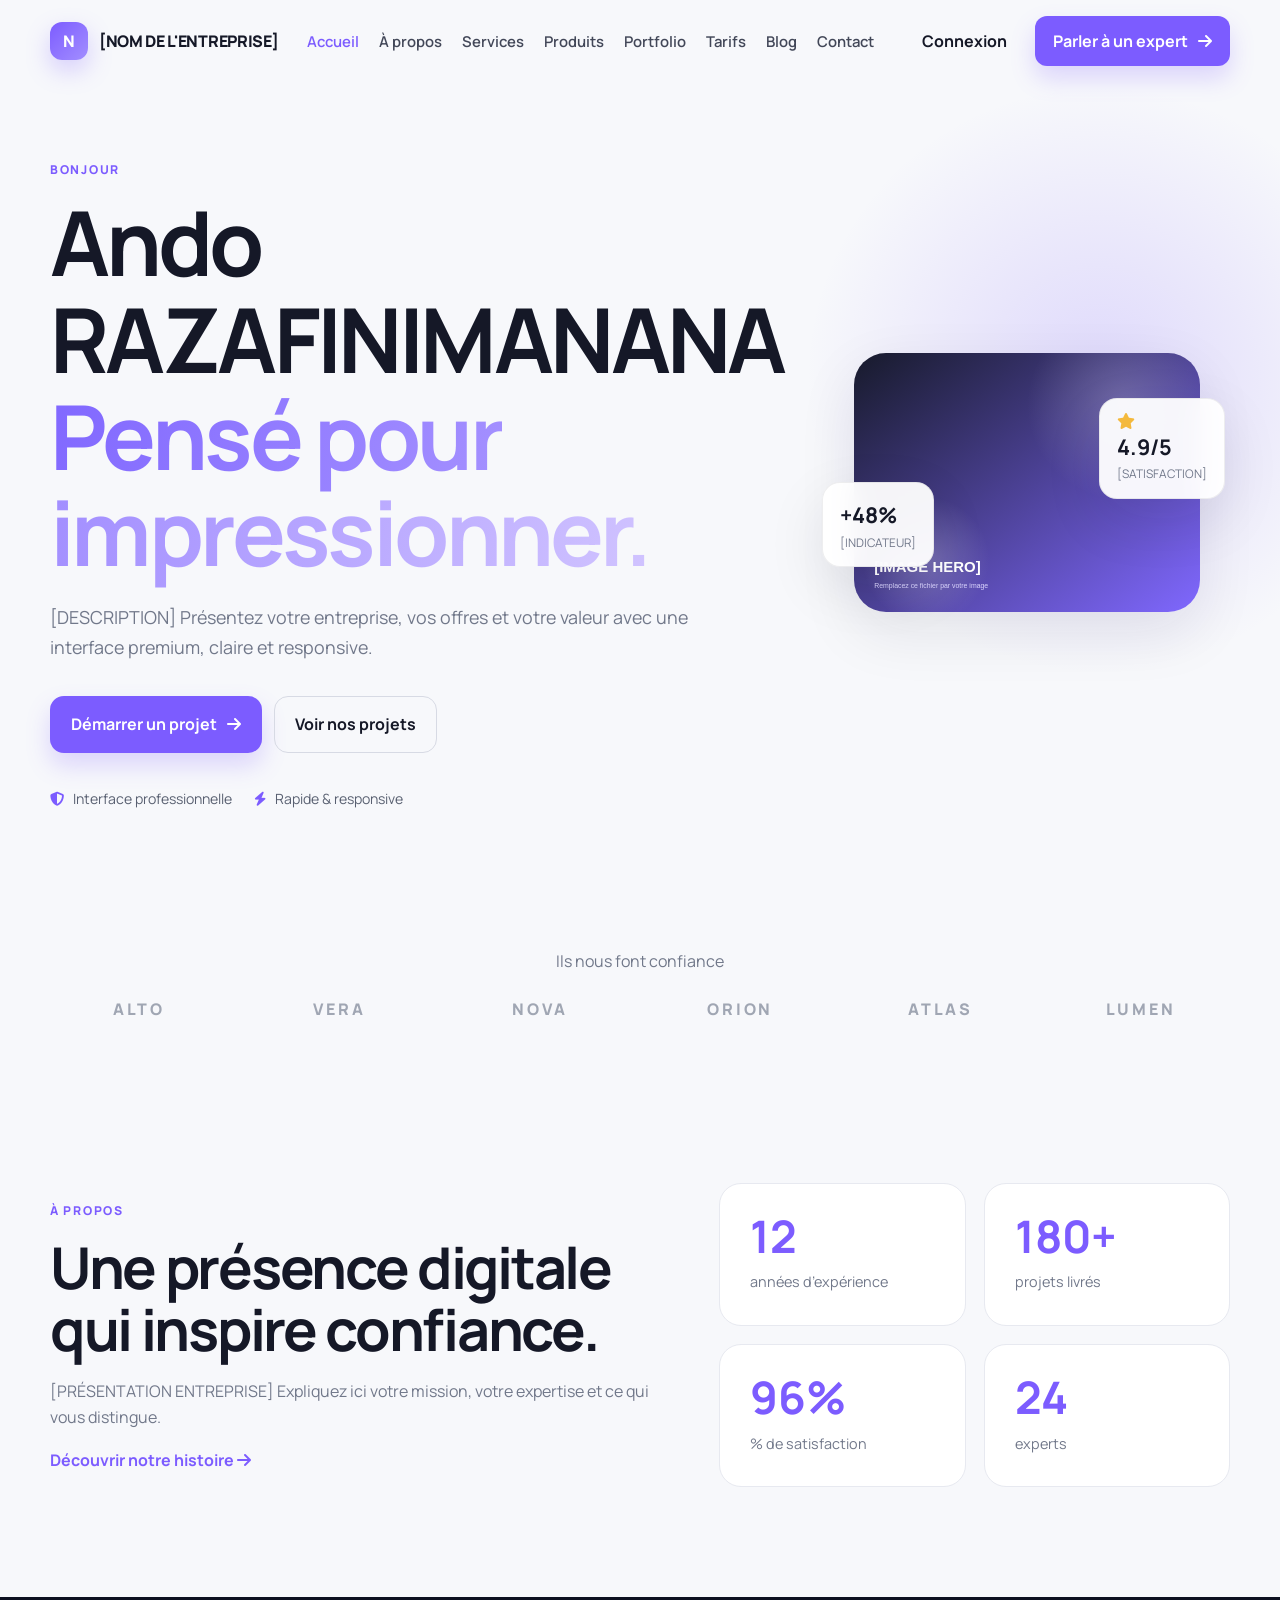
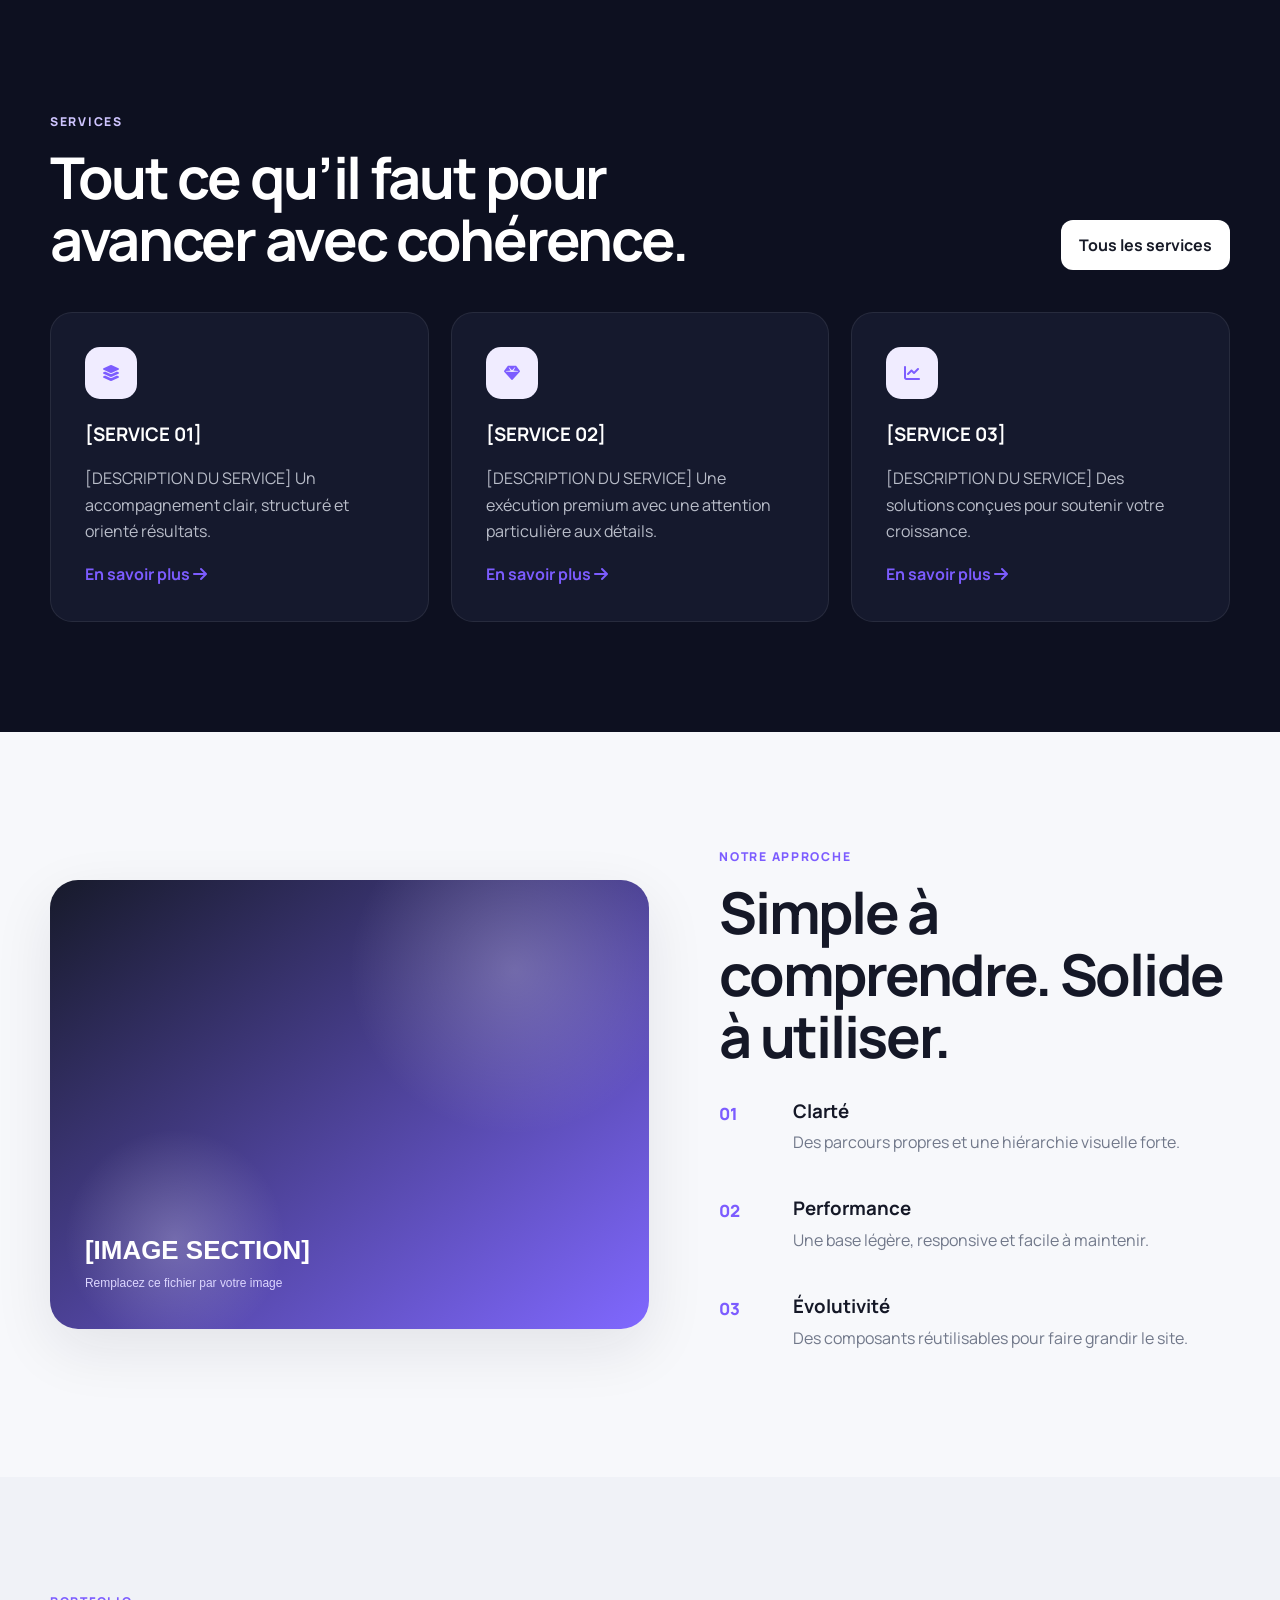
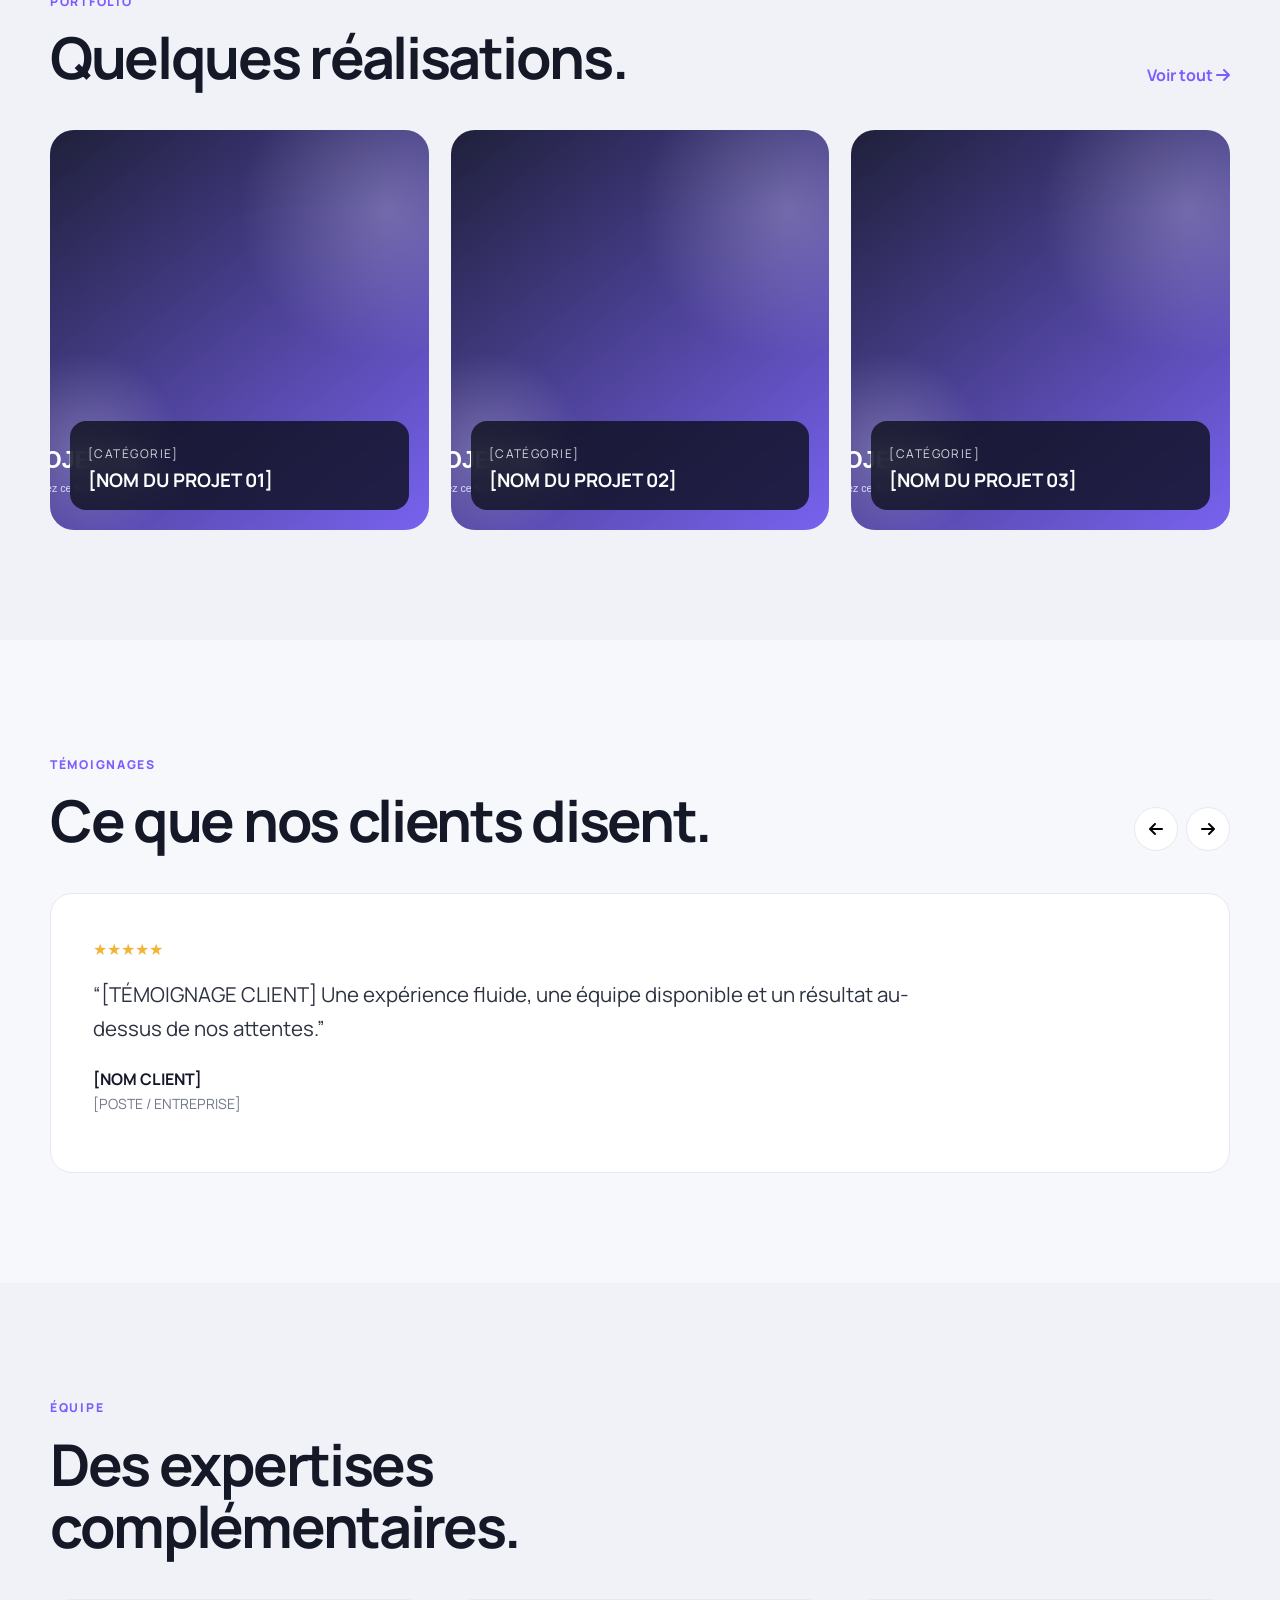
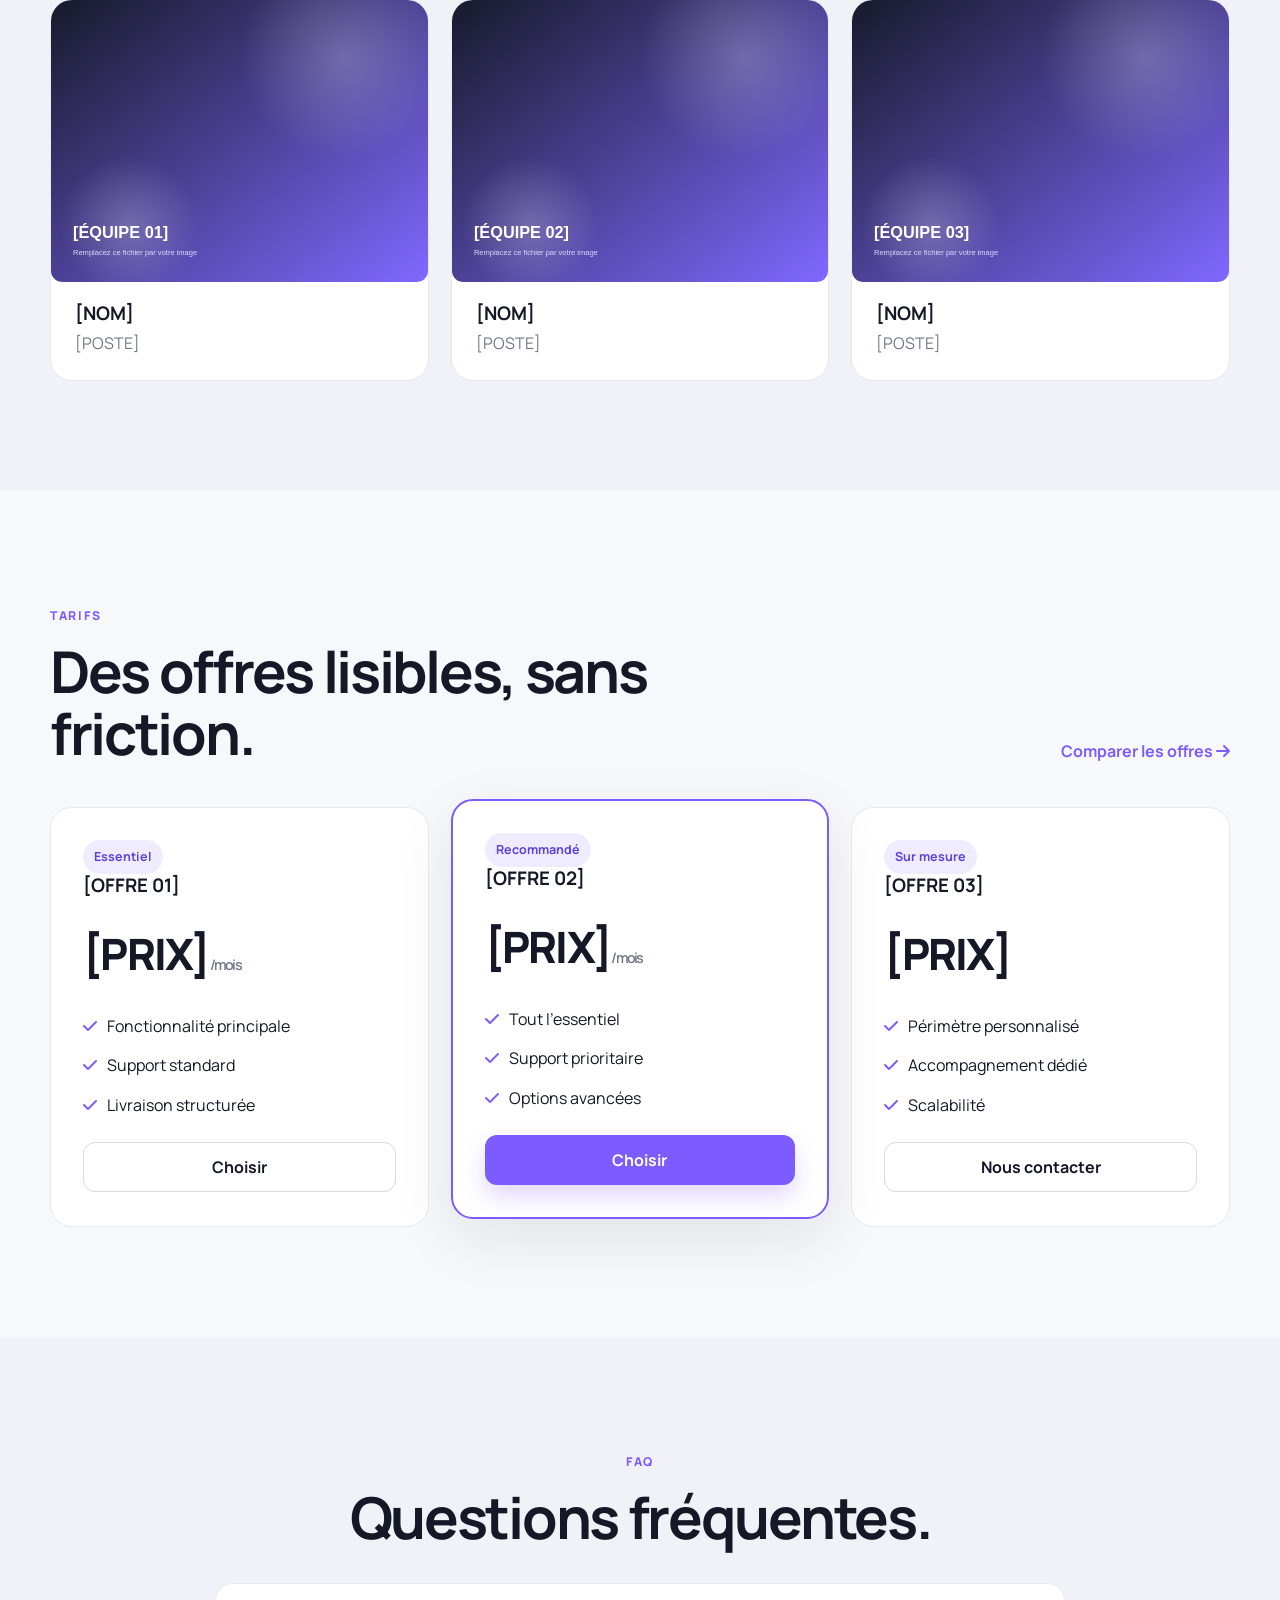
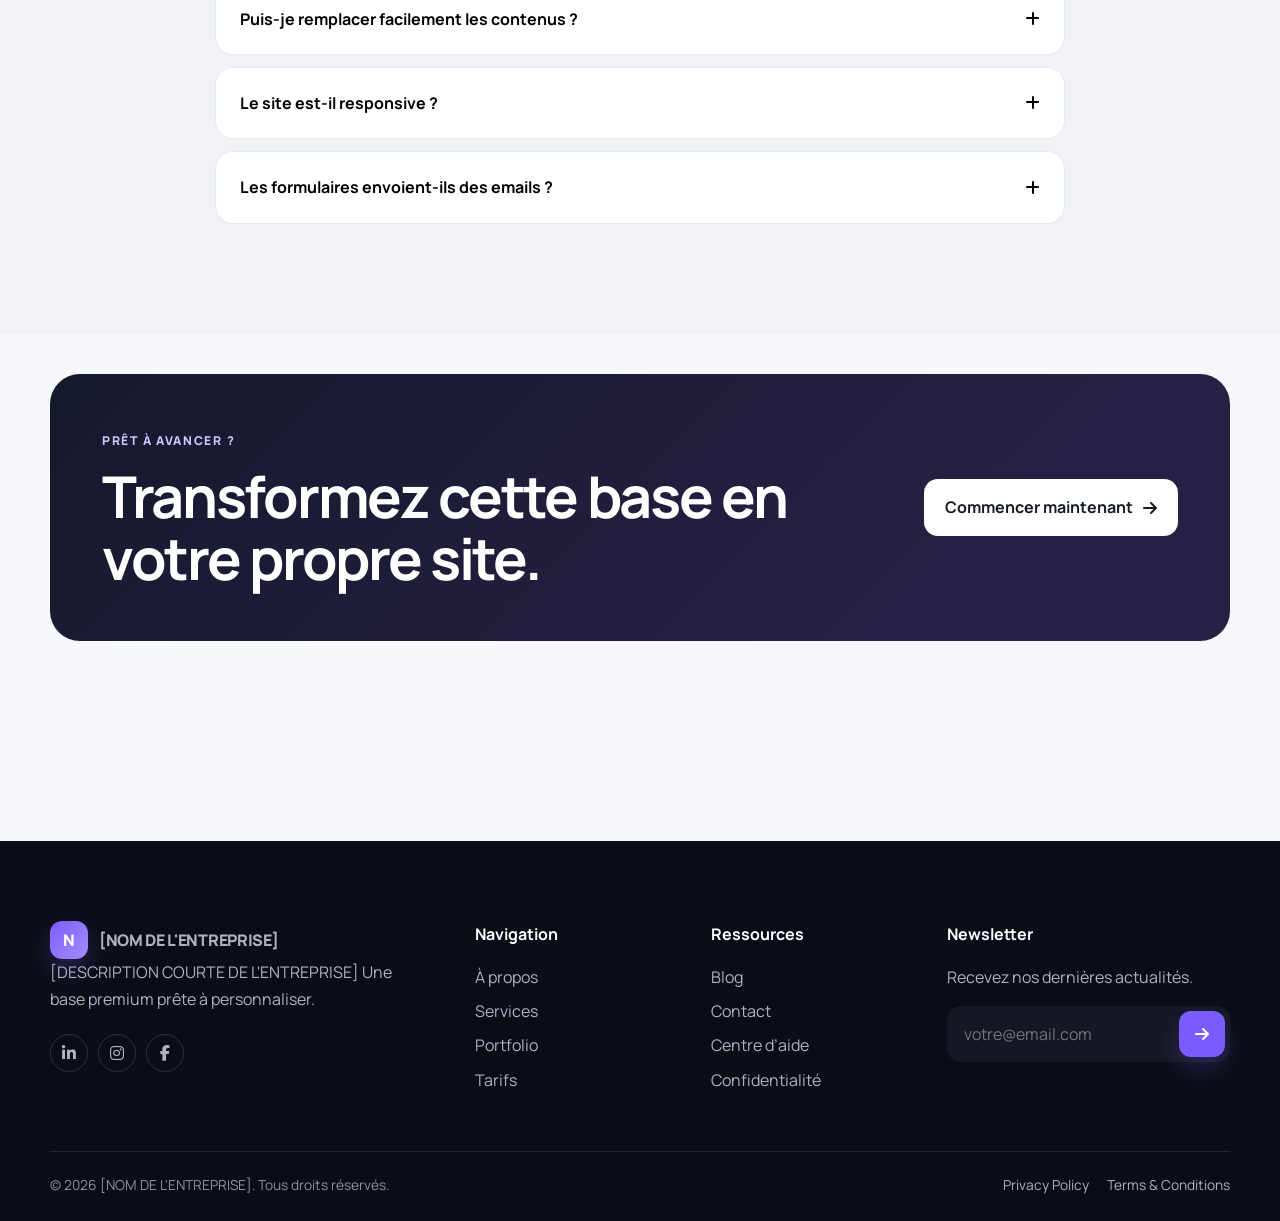
==== index.html @ c4fd9edd "premier comit" ====
<!doctype html><html lang="fr"><head><meta charset="utf-8"><meta name="viewport" content="width=device-width, initial-scale=1"><title>Accueil | [NOM DE L'ENTREPRISE]</title><meta name="description" content="Accueil — [NOM DE L&#x27;ENTREPRISE]"><meta property="og:title" content="Accueil | [NOM DE L'ENTREPRISE]"><meta property="og:description" content="Accueil — [NOM DE L&#x27;ENTREPRISE]"><meta property="og:type" content="website"><link rel="preconnect" href="https://fonts.googleapis.com"><link rel="preconnect" href="https://fonts.gstatic.com" crossorigin><link href="https://fonts.googleapis.com/css2?family=Manrope:wght@400;500;600;700;800&family=Playfair+Display:wght@600;700&display=swap" rel="stylesheet"><link rel="stylesheet" href="https://cdnjs.cloudflare.com/ajax/libs/font-awesome/6.6.0/css/all.min.css"><link rel="stylesheet" href="css/style.css"><link rel="stylesheet" href="css/components.css"><link rel="stylesheet" href="css/responsive.css"></head><body><header class="site-header" id="siteHeader">
  <div class="container-custom nav-wrap">
    <a class="brand" href="index.html" aria-label="Retour à l’accueil"><span class="brand-mark">N</span><span>[NOM DE L'ENTREPRISE]</span></a>
    <button class="nav-toggle" id="navToggle" aria-label="Ouvrir le menu" aria-controls="mainNav" aria-expanded="false"><span></span><span></span><span></span></button>
    <nav class="main-nav" id="mainNav" aria-label="Navigation principale"><ul><li><a class="nav-link active" href="index.html">Accueil</a></li><li><a class="nav-link " href="about.html">À propos</a></li><li><a class="nav-link " href="services.html">Services</a></li><li><a class="nav-link " href="products.html">Produits</a></li><li><a class="nav-link " href="portfolio.html">Portfolio</a></li><li><a class="nav-link " href="pricing.html">Tarifs</a></li><li><a class="nav-link " href="blog.html">Blog</a></li><li><a class="nav-link " href="contact.html">Contact</a></li></ul>
      <div class="nav-actions"><a class="btn btn-ghost" href="login.html">Connexion</a><a class="btn btn-primary" href="contact.html">Parler à un expert <i class="fa-solid fa-arrow-right"></i></a></div>
    </nav>
  </div>
</header><main>
<section class="hero section">
  <div class="hero-glow"></div>
  <div class="container-custom hero-grid">
    <div class="hero-copy reveal">
      <span class="eyebrow">Bonjour</span>
      <h1>Ando RAZAFINIMANANA <span class="text-gradient">Pensé pour impressionner.</span></h1>
      <p>[DESCRIPTION] Présentez votre entreprise, vos offres et votre valeur avec une interface premium, claire et responsive.</p>
      <div class="hero-actions"><a class="btn btn-primary btn-lg" href="contact.html">Démarrer un projet <i class="fa-solid fa-arrow-right"></i></a>
        <a class="btn btn-outline btn-lg" href="portfolio.html">Voir nos projets</a>
      </div>
      <div class="trust-row">
        <span><i class="fa-solid fa-shield-halved"></i> Interface professionnelle</span>
        <span><i class="fa-solid fa-bolt"></i> Rapide & responsive</span>
      </div>
    </div>
    <div class="hero-visual reveal">
      <img src="images/hero/hero.svg" alt="[IMAGE HERO]">
      <div class="floating-card fc-one">
        <strong>+48%</strong>
        <span>[INDICATEUR]</span>
      </div>
      <div class="floating-card fc-two">
        <i class="fa-solid fa-star">
      </i>
      <strong>4.9/5</strong>
      <span>[SATISFACTION]</span>
    </div>
  </div>
</div>
</section>
<section class="logo-strip"><div class="container-custom"><p class="muted center">Ils nous font confiance</p><div class="logo-row"><span>ALTO</span><span>VERA</span><span>NOVA</span><span>ORION</span><span>ATLAS</span><span>LUMEN</span></div></div></section>
<section class="section"><div class="container-custom split"><div class="reveal"><span class="eyebrow">À propos</span><h2>Une présence digitale qui inspire confiance.</h2><p>[PRÉSENTATION ENTREPRISE] Expliquez ici votre mission, votre expertise et ce qui vous distingue.</p><a class="text-link" href="about.html">Découvrir notre histoire <i class="fa-solid fa-arrow-right"></i></a></div><div class="metric-grid reveal"><div class="metric-card"><strong class="counter" data-target="12">0</strong><span>années d’expérience</span></div><div class="metric-card"><strong class="counter" data-target="180">0</strong><span>projets livrés</span></div><div class="metric-card"><strong class="counter" data-target="96">0</strong><span>% de satisfaction</span></div><div class="metric-card"><strong class="counter" data-target="24">0</strong><span>experts</span></div></div></div></section>
<section class="section section-dark"><div class="container-custom"><div class="section-head reveal"><div><span class="eyebrow light">Services</span><h2>Tout ce qu’il faut pour avancer avec cohérence.</h2></div><a class="btn btn-light" href="services.html">Tous les services</a></div><div class="cards-3"><article class="service-card reveal"><span class="icon-box"><i class="fa-solid fa-layer-group"></i></span><h3>[SERVICE 01]</h3><p>[DESCRIPTION DU SERVICE] Un accompagnement clair, structuré et orienté résultats.</p><a href="service-detail.html">En savoir plus <i class="fa-solid fa-arrow-right"></i></a></article><article class="service-card reveal"><span class="icon-box"><i class="fa-solid fa-gem"></i></span><h3>[SERVICE 02]</h3><p>[DESCRIPTION DU SERVICE] Une exécution premium avec une attention particulière aux détails.</p><a href="service-detail.html">En savoir plus <i class="fa-solid fa-arrow-right"></i></a></article><article class="service-card reveal"><span class="icon-box"><i class="fa-solid fa-chart-line"></i></span><h3>[SERVICE 03]</h3><p>[DESCRIPTION DU SERVICE] Des solutions conçues pour soutenir votre croissance.</p><a href="service-detail.html">En savoir plus <i class="fa-solid fa-arrow-right"></i></a></article></div></div></section>
<section class="section"><div class="container-custom feature-grid"><div class="media-panel reveal"><img src="images/services/feature.svg" alt="[IMAGE SECTION]" loading="lazy"></div><div class="reveal"><span class="eyebrow">Notre approche</span><h2>Simple à comprendre. Solide à utiliser.</h2><div class="feature-list"><div><span>01</span><div><h3>Clarté</h3><p>Des parcours propres et une hiérarchie visuelle forte.</p></div></div><div><span>02</span><div><h3>Performance</h3><p>Une base légère, responsive et facile à maintenir.</p></div></div><div><span>03</span><div><h3>Évolutivité</h3><p>Des composants réutilisables pour faire grandir le site.</p></div></div></div></div></div></section>
<section class="section soft"><div class="container-custom"><div class="section-head"><div><span class="eyebrow">Portfolio</span><h2>Quelques réalisations.</h2></div><a class="text-link" href="portfolio.html">Voir tout <i class="fa-solid fa-arrow-right"></i></a></div><div class="portfolio-grid"><a class="portfolio-card reveal" href="portfolio.html"><img src="images/portfolio/project-1.svg" alt="[PROJET 01]" loading="lazy"><div><span>[CATÉGORIE]</span><h3>[NOM DU PROJET 01]</h3></div></a><a class="portfolio-card reveal" href="portfolio.html"><img src="images/portfolio/project-2.svg" alt="[PROJET 02]" loading="lazy"><div><span>[CATÉGORIE]</span><h3>[NOM DU PROJET 02]</h3></div></a><a class="portfolio-card reveal" href="portfolio.html"><img src="images/portfolio/project-3.svg" alt="[PROJET 03]" loading="lazy"><div><span>[CATÉGORIE]</span><h3>[NOM DU PROJET 03]</h3></div></a></div></div></section>
<section class="section"><div class="container-custom"><div class="section-head"><div><span class="eyebrow">Témoignages</span><h2>Ce que nos clients disent.</h2></div><div class="slider-controls"><button class="slider-btn" data-slider-prev aria-label="Précédent"><i class="fa-solid fa-arrow-left"></i></button><button class="slider-btn" data-slider-next aria-label="Suivant"><i class="fa-solid fa-arrow-right"></i></button></div></div><div class="testimonial-slider" data-slider><article class="testimonial-card active"><div class="stars">★★★★★</div><p>“[TÉMOIGNAGE CLIENT] Une expérience fluide, une équipe disponible et un résultat au-dessus de nos attentes.”</p><strong>[NOM CLIENT]</strong><span>[POSTE / ENTREPRISE]</span></article><article class="testimonial-card"><div class="stars">★★★★★</div><p>“[TÉMOIGNAGE CLIENT] Le niveau de finition et la qualité d’accompagnement ont vraiment fait la différence.”</p><strong>[NOM CLIENT]</strong><span>[POSTE / ENTREPRISE]</span></article><article class="testimonial-card"><div class="stars">★★★★★</div><p>“[TÉMOIGNAGE CLIENT] Une base claire, professionnelle et simple à reprendre en interne.”</p><strong>[NOM CLIENT]</strong><span>[POSTE / ENTREPRISE]</span></article></div></div></section>
<section class="section soft"><div class="container-custom"><div class="section-head"><div><span class="eyebrow">Équipe</span><h2>Des expertises complémentaires.</h2></div></div><div class="cards-3"><article class="team-card reveal"><img src="images/team/team-1.svg" alt="[MEMBRE ÉQUIPE 01]" loading="lazy"><h3>[NOM]</h3><span>[POSTE]</span></article><article class="team-card reveal"><img src="images/team/team-2.svg" alt="[MEMBRE ÉQUIPE 02]" loading="lazy"><h3>[NOM]</h3><span>[POSTE]</span></article><article class="team-card reveal"><img src="images/team/team-3.svg" alt="[MEMBRE ÉQUIPE 03]" loading="lazy"><h3>[NOM]</h3><span>[POSTE]</span></article></div></div></section>
<section class="section"><div class="container-custom"><div class="section-head"><div><span class="eyebrow">Tarifs</span><h2>Des offres lisibles, sans friction.</h2></div><a class="text-link" href="pricing.html">Comparer les offres <i class="fa-solid fa-arrow-right"></i></a></div><div class="pricing-preview"><article class="price-card"><span class="badge">Essentiel</span><h3>[OFFRE 01]</h3><div class="price">[PRIX]<small>/mois</small></div><ul><li><i class="fa-solid fa-check"></i> Fonctionnalité principale</li><li><i class="fa-solid fa-check"></i> Support standard</li><li><i class="fa-solid fa-check"></i> Livraison structurée</li></ul><a class="btn btn-outline full" href="contact.html">Choisir</a></article><article class="price-card featured"><span class="badge">Recommandé</span><h3>[OFFRE 02]</h3><div class="price">[PRIX]<small>/mois</small></div><ul><li><i class="fa-solid fa-check"></i> Tout l’essentiel</li><li><i class="fa-solid fa-check"></i> Support prioritaire</li><li><i class="fa-solid fa-check"></i> Options avancées</li></ul><a class="btn btn-primary full" href="contact.html">Choisir</a></article><article class="price-card"><span class="badge">Sur mesure</span><h3>[OFFRE 03]</h3><div class="price">[PRIX]</div><ul><li><i class="fa-solid fa-check"></i> Périmètre personnalisé</li><li><i class="fa-solid fa-check"></i> Accompagnement dédié</li><li><i class="fa-solid fa-check"></i> Scalabilité</li></ul><a class="btn btn-outline full" href="contact.html">Nous contacter</a></article></div></div></section>
<section class="section soft"><div class="container-custom narrow"><div class="center"><span class="eyebrow">FAQ</span><h2>Questions fréquentes.</h2></div><div class="faq" data-faq><article><button class="faq-question" aria-expanded="false">Puis-je remplacer facilement les contenus ?<i class="fa-solid fa-plus"></i></button><div class="faq-answer"><p>Oui. Les textes, images, coordonnées et couleurs sont volontairement centralisés et identifiables.</p></div></article><article><button class="faq-question" aria-expanded="false">Le site est-il responsive ?<i class="fa-solid fa-plus"></i></button><div class="faq-answer"><p>Oui. La mise en page s’adapte aux ordinateurs, tablettes et téléphones.</p></div></article><article><button class="faq-question" aria-expanded="false">Les formulaires envoient-ils des emails ?<i class="fa-solid fa-plus"></i></button><div class="faq-answer"><p>La validation front-end est fonctionnelle. L’envoi réel nécessite un backend ou un service externe : [BACKEND REQUIRED].</p></div></article></div></div></section>
<section class="section cta-section"><div class="container-custom cta-box"><div><span class="eyebrow light">Prêt à avancer ?</span><h2>Transformez cette base en votre propre site.</h2></div><a class="btn btn-light btn-lg" href="contact.html">Commencer maintenant <i class="fa-solid fa-arrow-right"></i></a></div></section>
</main><footer class="site-footer">
  <div class="container-custom footer-grid">
    <div><a class="brand brand-footer" href="index.html"><span class="brand-mark">N</span><span>[NOM DE L'ENTREPRISE]</span></a><p>[DESCRIPTION COURTE DE L'ENTREPRISE] Une base premium prête à personnaliser.</p><div class="socials"><a href="https://www.linkedin.com" target="_blank" rel="noopener" aria-label="LinkedIn"><i class="fa-brands fa-linkedin-in"></i></a><a href="https://www.instagram.com" target="_blank" rel="noopener" aria-label="Instagram"><i class="fa-brands fa-instagram"></i></a><a href="https://www.facebook.com" target="_blank" rel="noopener" aria-label="Facebook"><i class="fa-brands fa-facebook-f"></i></a></div></div>
    <div><h4>Navigation</h4><a href="about.html">À propos</a><a href="services.html">Services</a><a href="portfolio.html">Portfolio</a><a href="pricing.html">Tarifs</a></div>
    <div><h4>Ressources</h4><a href="blog.html">Blog</a><a href="contact.html">Contact</a><a href="404.html">Centre d’aide</a><a href="404.html">Confidentialité</a></div>
    <div><h4>Newsletter</h4><p>Recevez nos dernières actualités.</p><form class="newsletter-form js-form" novalidate><label class="sr-only" for="newsletterEmail">Email</label><div class="inline-field"><input id="newsletterEmail" name="email" type="email" placeholder="votre@email.com" required><button class="btn btn-primary btn-icon" type="submit" aria-label="S’inscrire"><i class="fa-solid fa-arrow-right"></i></button></div><p class="form-message" aria-live="polite"></p></form></div>
  </div>
  <div class="container-custom footer-bottom"><span>© <span id="year"></span> [NOM DE L'ENTREPRISE]. Tous droits réservés.</span><div><a href="404.html">Privacy Policy</a><a href="404.html">Terms & Conditions</a></div></div>
</footer><button class="back-to-top" id="backToTop" aria-label="Retour en haut"><i class="fa-solid fa-arrow-up"></i></button><script src="js/navbar.js"></script><script src="js/animations.js"></script><script src="js/slider.js"></script><script src="js/forms.js"></script><script src="js/main.js"></script></body></html>
---- css/style.css ----
:root{--primary:#7c5cff;--primary-2:#5c42d6;--secondary:#0e1222;--accent:#c9b6ff;--bg:#f7f8fb;--surface:#fff;--text:#151827;--muted:#71788a;--line:#e7e9f0;--radius:22px;--radius-sm:14px;--shadow:0 20px 60px rgba(18,24,40,.09);--container:1180px;--transition:.25s ease}*{box-sizing:border-box}html{scroll-behavior:smooth}body{margin:0;font-family:Manrope,Arial,sans-serif;background:var(--bg);color:var(--text);line-height:1.65;overflow-x:hidden}img{display:block;max-width:100%}a{color:inherit;text-decoration:none}button,input,select,textarea{font:inherit}button{cursor:pointer}ul{padding-left:1.2rem}.container-custom{width:min(calc(100% - 40px),var(--container));margin-inline:auto}.narrow{max-width:850px}.section{padding:110px 0}.soft{background:#f0f2f7}.section-dark{background:#0d1020;color:#fff}

.center{text-align:center}

.muted{color:var(--muted)}

.sr-only{position:absolute!important;width:1px!important;height:1px!important;padding:0!important;margin:-1px!important;overflow:hidden!important;clip:rect(0,0,0,0)!important;white-space:nowrap!important;border:0!important}

.eyebrow{display:inline-flex;align-items:center;gap:8px;text-transform:uppercase;letter-spacing:.14em;font-size:.76rem;font-weight:800;color:var(--primary);margin-bottom:14px}

.eyebrow.light{color:#cfc5ff}

.badge{display:inline-flex;padding:7px 11px;border-radius:999px;background:#f0ecff;color:var(--primary-2);font-size:.78rem;font-weight:700}h1,h2,h3,h4,p{margin-top:0}h1,h2{letter-spacing:-.04em;line-height:1.08}

h1{font-size:clamp(3rem,7vw,6.3rem);margin-bottom:22px}
h2{font-size:clamp(2.2rem,4.5vw,4.3rem);margin-bottom:18px}
h3{line-height:1.25}
p{color:var(--muted)}

.section-dark p{color:#b9bdc9}

.text-gradient{background:linear-gradient(110deg,#8067ff,#d1c4ff);-webkit-background-clip:text;background-clip:text;color:transparent}

.site-header{position:fixed;top:0;left:0;right:0;z-index:50;border-bottom:1px solid transparent;transition:var(--transition)}
.site-header.scrolled{background:rgba(255,255,255,.86);backdrop-filter:blur(16px);border-color:rgba(20,25,40,.08);box-shadow:0 10px 35px rgba(20,25,40,.06)}

.nav-wrap{height:82px;display:flex;align-items:center;justify-content:space-between}

.brand{display:flex;align-items:center;gap:11px;font-weight:800;letter-spacing:-.02em}
.brand-mark{width:38px;height:38px;display:grid;place-items:center;border-radius:12px;color:#fff;background:linear-gradient(135deg,var(--primary),#a28eff);box-shadow:0 10px 25px rgba(124,92,255,.28)}

.main-nav{display:flex;align-items:center;gap:30px}.main-nav ul{list-style:none;display:flex;align-items:center;gap:20px;margin:0;padding:0}.nav-link{font-size:.93rem;color:#424758;font-weight:600}
.nav-link:hover,.nav-link.active{color:var(--primary)}
.nav-actions{display:flex;gap:10px}
.nav-toggle{display:none;border:0;background:none;padding:8px}
.nav-toggle span{display:block;width:26px;height:2px;background:#151827;margin:5px 0;transition:var(--transition)}

.hero{padding-top:155px;min-height:92vh;display:flex;align-items:center;position:relative}
.hero-glow{position:absolute;width:640px;height:640px;border-radius:50%;background:radial-gradient(circle,rgba(124,92,255,.2),transparent 65%);right:-140px;top:60px;pointer-events:none}
.hero-grid,.feature-grid,.split,.contact-grid{display:grid;grid-template-columns:1.08fr .92fr;gap:70px;align-items:center}
.hero-copy p{font-size:1.12rem;max-width:690px}
.hero-actions{display:flex;gap:12px;flex-wrap:wrap;margin:34px 0}

.trust-row{display:flex;gap:22px;flex-wrap:wrap;color:#596071;font-size:.88rem}
.trust-row i{color:var(--primary);margin-right:6px}
.hero-visual{position:relative}.hero-visual>img{border-radius:32px;box-shadow:var(--shadow)}

.floating-card{position:absolute;background:rgba(255,255,255,.95);border:1px solid rgba(20,25,40,.07);box-shadow:var(--shadow);border-radius:18px;padding:14px 17px;display:flex;flex-direction:column;backdrop-filter:blur(12px)}
.floating-card strong{font-size:1.35rem}
.floating-card span{font-size:.74rem;color:var(--muted)}
.floating-card i{color:#f4b93d}
.fc-one{left:-32px;bottom:45px}.fc-two{right:-25px;top:45px}
.logo-strip{padding:28px 0 50px}
.logo-row{display:grid;grid-template-columns:repeat(6,1fr);gap:22px;align-items:center;margin-top:22px}
.logo-row span{text-align:center;font-weight:800;letter-spacing:.18em;color:#a0a6b3}
.metric-grid{display:grid;grid-template-columns:repeat(2,1fr);gap:18px}
.metric-card{background:#fff;border:1px solid var(--line);padding:30px;border-radius:var(--radius)}
.metric-card strong{display:block;font-size:2.8rem;line-height:1;color:var(--primary);margin-bottom:10px}
.metric-card span{color:var(--muted);font-size:.9rem}
.section-head{display:flex;justify-content:space-between;gap:30px;align-items:end;margin-bottom:42px}
.section-head h2{max-width:740px;margin-bottom:0}
.cards-3{display:grid;grid-template-columns:repeat(3,1fr);gap:22px}
.service-card,.value-card{border-radius:var(--radius);padding:34px}
.section-dark .service-card{background:#15192d;border:1px solid rgba(255,255,255,.08)}
.light-card{background:#fff;border:1px solid var(--line)}
.service-card a,.text-link{font-weight:700;color:var(--primary)}
.icon-box{width:52px;height:52px;display:grid;place-items:center;border-radius:15px;background:#f0ecff;color:var(--primary);margin-bottom:24px}
.media-panel img,.rounded-media{border-radius:28px;box-shadow:var(--shadow)}.feature-list{display:grid;gap:26px;margin-top:32px}
.feature-list>div{display:grid;grid-template-columns:56px 1fr;gap:18px}.feature-list>div>span{font-weight:800;color:var(--primary);font-size:1.05rem}
.feature-list h3{margin-bottom:6px}.portfolio-grid{display:grid;grid-template-columns:repeat(3,1fr);gap:22px}.portfolio-card{position:relative;border-radius:24px;overflow:hidden;min-height:400px;background:#ddd}
.portfolio-card img{width:100%;height:100%;object-fit:cover;transition:.5s ease}.portfolio-card:hover img{transform:scale(1.04)}.portfolio-card>div{position:absolute;left:20px;right:20px;bottom:20px;background:rgba(11,14,26,.78);backdrop-filter:blur(12px);padding:18px;border-radius:16px;color:#fff}
.portfolio-card>div span{font-size:.75rem;text-transform:uppercase;letter-spacing:.12em;color:#d6d9e2}.portfolio-card h3{margin:3px 0 0}.testimonial-slider{position:relative;min-height:280px}
.testimonial-card{position:absolute;inset:0;opacity:0;transform:translateX(30px);pointer-events:none;background:#fff;border:1px solid var(--line);border-radius:var(--radius);padding:42px;transition:.4s ease}
.testimonial-card.active{opacity:1;transform:none;pointer-events:auto}.testimonial-card p{font-size:1.28rem;color:#2d3241;max-width:820px}
.testimonial-card span{display:block;color:var(--muted);font-size:.88rem}.stars{color:#f0b437;margin-bottom:15px}

.slider-controls{display:flex;gap:8px}.slider-btn{width:44px;height:44px;border:1px solid var(--line);background:#fff;border-radius:50%}
.team-card{background:#fff;border:1px solid var(--line);border-radius:var(--radius);overflow:hidden}.team-card img{width:100%;aspect-ratio:4/3;object-fit:cover}
.team-card h3,.team-card span{margin-left:24px;margin-right:24px}.team-card h3{margin-top:20px;margin-bottom:4px}
.team-card span{display:block;color:var(--muted);padding-bottom:24px}.pricing-preview{display:grid;grid-template-columns:repeat(3,1fr);gap:22px}

.price-card{background:#fff;border:1px solid var(--line);border-radius:var(--radius);padding:32px}
.price-card.featured{border:2px solid var(--primary);transform:translateY(-8px);box-shadow:var(--shadow)}
.price{font-size:2.7rem;font-weight:800;letter-spacing:-.04em;margin:20px 0}
.price.large{font-size:3.4rem}
.price small{font-size:.9rem;font-weight:600;color:var(--muted)}
.price-card ul{list-style:none;padding:0;display:grid;gap:13px;margin:24px 0}
.price-card li i,.check-list i{color:var(--primary);margin-right:7px}

.faq{display:grid;gap:12px;margin-top:34px}
.faq article{background:#fff;border:1px solid var(--line);border-radius:18px;overflow:hidden}
.faq-question{width:100%;display:flex;justify-content:space-between;gap:20px;align-items:center;border:0;background:#fff;padding:22px 24px;text-align:left;font-weight:700}
.faq-answer{display:grid;grid-template-rows:0fr;transition:.3s ease}
.faq-answer>*{overflow:hidden;margin:0;padding:0 24px}
.faq article.open .faq-answer{grid-template-rows:1fr}
.faq article.open .faq-answer>*{padding-bottom:22px}
.cta-section{padding-top:40px}.cta-box{background:linear-gradient(135deg,#15192d,#272044 75%);border-radius:30px;padding:52px;color:#fff;display:flex;align-items:center;justify-content:space-between;gap:30px}
.cta-box h2{margin:0;max-width:760px}.site-footer{background:#0b0d16;color:#fff;padding:80px 0 24px;margin-top:90px}
.footer-grid{display:grid;grid-template-columns:1.6fr .8fr .8fr 1.2fr;gap:48px}
.site-footer p,.site-footer a{color:#aeb3c1}
.site-footer h4{margin-bottom:16px}
.footer-grid>div>a:not(.brand){display:block;margin:8px 0}
.socials{display:flex;gap:10px;margin-top:22px}
.socials a{width:38px;height:38px;border:1px solid #2a2e3b;border-radius:50%;display:grid!important;place-items:center}
.inline-field{display:flex;background:#141824;padding:5px;border-radius:14px}
.inline-field input{flex:1;border:0;background:transparent;color:#fff;padding:0 12px;min-width:0}
.footer-bottom{border-top:1px solid #202432;margin-top:50px;padding-top:22px;display:flex;justify-content:space-between;gap:24px;font-size:.86rem;color:#8d93a3}
.footer-bottom div{display:flex;gap:18px}.back-to-top{position:fixed;right:22px;bottom:22px;width:48px;height:48px;border:0;border-radius:50%;background:var(--primary);color:#fff;box-shadow:0 10px 26px rgba(124,92,255,.35);opacity:0;transform:translateY(15px);pointer-events:none;transition:var(--transition);z-index:40}
.back-to-top.show{opacity:1;transform:none;pointer-events:auto}.page-hero{padding:165px 0 90px;background:linear-gradient(180deg,#fafbff,#f0f2f8)}.page-hero h1{font-size:clamp(3rem,6vw,5.2rem)}.value-card{background:#fff;border:1px solid var(--line)}.value-card>span{font-size:.8rem;color:var(--primary);font-weight:800}.detail-layout,.article-layout{display:grid;grid-template-columns:minmax(0,1fr) 330px;gap:52px;align-items:start}.prose{font-size:1.03rem}.prose h2{font-size:2.3rem;margin-top:40px}.prose h3{font-size:1.45rem;margin-top:30px}.prose blockquote{font-family:'Playfair Display',serif;font-size:1.7rem;border-left:4px solid var(--primary);padding-left:22px;margin:35px 0}.sticky-card{position:sticky;top:110px;background:#fff;border:1px solid var(--line);border-radius:var(--radius);padding:28px}.check-list{list-style:none;padding:0;display:grid;gap:10px}.product-grid,.blog-grid{display:grid;grid-template-columns:repeat(3,1fr);gap:22px}.product-card,.blog-card{background:#fff;border:1px solid var(--line);border-radius:var(--radius);overflow:hidden;transition:var(--transition)}.product-card:hover,.blog-card:hover{transform:translateY(-5px);box-shadow:var(--shadow)}.product-card img,.blog-card img{width:100%;aspect-ratio:4/3;object-fit:cover}.product-card>div,.blog-card>div{padding:24px}.product-foot{display:flex;justify-content:space-between;align-items:center;gap:15px}.product-detail{padding-top:150px}.product-gallery>img{border-radius:24px;width:100%;aspect-ratio:1/1;object-fit:cover;background:#eceef4}.thumb-row{display:flex;gap:10px;margin-top:12px}.thumb{border:2px solid transparent;border-radius:12px;padding:0;overflow:hidden;background:none;width:80px}.thumb.active{border-color:var(--primary)}.thumb img{aspect-ratio:1/1;object-fit:cover}.rating{color:#efb33f}.rating span{color:var(--muted);font-size:.85rem}.modal{position:fixed;inset:0;display:grid;place-items:center;z-index:100;opacity:0;pointer-events:none;transition:.2s}.modal.open{opacity:1;pointer-events:auto}.modal-backdrop{position:absolute;inset:0;background:rgba(6,8,15,.65);backdrop-filter:blur(5px)}

.modal-panel{position:relative;background:#fff;width:min(92vw,520px);border-radius:24px;padding:30px;z-index:1}
.modal-close{position:absolute;top:16px;right:18px;border:0;background:none;font-size:1.7rem}

.filter-bar{display:flex;gap:10px;flex-wrap:wrap;margin-bottom:28px}
.filter-btn{border:1px solid var(--line);background:#fff;border-radius:999px;padding:10px 16px;font-weight:700}

.filter-btn.active{background:var(--secondary);color:#fff}
.filter-item.hidden{display:none}

.large-grid{grid-template-columns:repeat(2,1fr)}

.billing-toggle{display:flex;justify-content:center;align-items:center;gap:12px;margin-bottom:35px}
.billing-toggle button{width:54px;height:30px;border:0;background:#ddd;border-radius:999px;padding:3px}
.billing-toggle button span{display:block;width:24px;height:24px;background:#fff;border-radius:50%;transition:var(--transition)}.billing-toggle button.active{background:var(--primary)}
.billing-toggle button.active span{transform:translateX(24px)}.billing-toggle small{color:var(--primary);font-weight:700}.blog-toolbar{display:flex;justify-content:flex-end;margin-bottom:28px}
.search-field{position:relative;width:min(100%,360px)}
.search-field i{position:absolute;left:15px;top:50%;transform:translateY(-50%);color:#8c92a0}
.search-field input{width:100%;padding:13px 15px 13px 42px;border:1px solid var(--line);border-radius:14px;background:#fff}
.pagination{display:flex;justify-content:center;gap:8px;margin-top:38px}.pagination a{width:42px;height:42px;display:grid;place-items:center;border:1px solid var(--line);border-radius:10px;background:#fff}
.pagination a.active{background:var(--secondary);color:#fff}.article-meta{display:flex;gap:10px;flex-wrap:wrap;color:var(--muted);font-size:.9rem}.contact-grid{align-items:start}.contact-card{background:#111522;color:#fff;padding:34px;border-radius:28px}.contact-card p{color:#b7bdcb}.contact-item{display:flex;gap:16px;margin-top:26px}.contact-item>i{width:44px;height:44px;display:grid;place-items:center;background:#202638;border-radius:13px;color:#b9a8ff}.contact-item span{font-size:.78rem;color:#979eae;display:block}.contact-form,.auth-card form,.modal-panel form{display:grid;gap:16px}.contact-form label,.auth-card label,.modal-panel label{display:grid;gap:7px;font-weight:600;font-size:.9rem}.field-row{display:grid;grid-template-columns:repeat(2,1fr);gap:14px}input,select,textarea{width:100%;border:1px solid var(--line);background:#fff;border-radius:13px;padding:13px 14px;outline:none;transition:var(--transition)}input:focus,select:focus,textarea:focus{border-color:var(--primary);box-shadow:0 0 0 4px rgba(124,92,255,.1)}.field-error{color:#c83838;font-size:.76rem;min-height:1em}.form-message{font-size:.86rem;margin:0}.form-message.success{color:#2c8b58}.form-message.error{color:#c83838}.auth-section{min-height:100vh;display:grid;place-items:center;padding:130px 20px 60px;background:radial-gradient(circle at 80% 10%,rgba(124,92,255,.18),transparent 30%),#f5f6fa}.auth-card{width:min(100%,500px);background:#fff;border:1px solid var(--line);border-radius:28px;padding:34px;box-shadow:var(--shadow)}.auth-card.wide{width:min(100%,620px)}.auth-card>.brand{margin-bottom:32px}.auth-card h1{font-size:2.6rem}.password-field{position:relative}.password-toggle{position:absolute;right:10px;top:50%;transform:translateY(-50%);border:0;background:none;color:#727887}.form-between{display:flex;justify-content:space-between;gap:14px;font-size:.84rem}.check{display:flex!important;grid-template-columns:auto 1fr!important;align-items:center!important;gap:8px!important}.check input{width:auto}.tiny{font-size:.78rem;color:var(--muted)}.error-page{min-height:90vh;display:grid;place-items:center;padding-top:110px}.error-code{font-size:clamp(7rem,22vw,16rem);font-weight:800;line-height:.9;letter-spacing:-.08em;background:linear-gradient(135deg,#e0dcff,#8b76f7);-webkit-background-clip:text;background-clip:text;color:transparent}.reveal{opacity:0;transform:translateY(24px);transition:.65s ease}.reveal.visible{opacity:1;transform:none}
---- css/components.css ----
.btn{display:inline-flex;align-items:center;justify-content:center;gap:10px;border-radius:12px;padding:11px 17px;border:1px solid transparent;font-weight:700;transition:var(--transition);white-space:nowrap}
.btn:hover{transform:translateY(-2px)}
.btn-primary{background:var(--primary);color:#fff;box-shadow:0 12px 25px rgba(124,92,255,.23)}
.btn-primary:hover{background:var(--primary-2)}
.btn-outline{border-color:#d7dae4;background:transparent}
.btn-outline:hover{border-color:var(--primary);color:var(--primary)}
.btn-dark{background:var(--secondary);color:#fff}
.btn-light{background:#fff;color:#171a27}
.btn-ghost{background:transparent}
.btn-lg{padding:14px 20px;border-radius:14px}
.btn-sm{padding:8px 12px;font-size:.84rem}
.btn-icon{width:46px;height:46px;padding:0}
.full{width:100%}
---- css/responsive.css ----
@media(max-width:1024px){.nav-toggle{display:block}
.main-nav{position:fixed;top:82px;left:20px;right:20px;display:grid;gap:20px;background:#fff;border:1px solid var(--line);border-radius:20px;padding:20px;box-shadow:var(--shadow);opacity:0;transform:translateY(-10px);pointer-events:none}
.main-nav.open{opacity:1;transform:none;pointer-events:auto}
.main-nav ul{display:grid;gap:6px}
.nav-link{display:block;padding:9px 4px}
.nav-actions{border-top:1px solid var(--line);padding-top:16px}
.hero-grid,.feature-grid,.split,.contact-grid{grid-template-columns:1fr;gap:42px}
.hero{min-height:auto}
.hero-copy{max-width:760px}
.hero-visual{max-width:760px}

.cards-3,.product-grid,.blog-grid,.pricing-preview{grid-template-columns:repeat(2,1fr)}

.portfolio-grid{grid-template-columns:repeat(2,1fr)}
.footer-grid{grid-template-columns:repeat(2,1fr)}
.detail-layout,.article-layout{grid-template-columns:1fr}
.sticky-card{position:static}
.price-card.featured{transform:none}}@media(max-width:720px){.container-custom{width:min(calc(100% - 28px),var(--container))}.section{padding:78px 0}
.page-hero{padding:135px 0 70px}
.hero{padding-top:125px}
.hero-actions,.nav-actions{flex-direction:column}
.nav-actions .btn{width:100%}
.logo-row{grid-template-columns:repeat(3,1fr)}.cards-3,
.product-grid,.blog-grid,.pricing-preview,.portfolio-grid,.large-grid,.metric-grid,.field-row{grid-template-columns:1fr}
.section-head,.cta-box,.footer-bottom{align-items:flex-start;flex-direction:column}
.portfolio-card{min-height:330px}
.footer-grid{grid-template-columns:1fr}
.footer-bottom{display:flex}
.footer-bottom div{flex-wrap:wrap}
.fc-one{left:10px;bottom:20px}
.fc-two{right:10px;top:20px}
.floating-card{transform:scale(.9)}
.auth-card{padding:24px}
.form-between{align-items:flex-start;flex-direction:column}
.testimonial-card{padding:28px}
.testimonial-card p{font-size:1.05rem}
.testimonial-slider{min-height:320px}}@media(prefers-reduced-motion:reduce){*{scroll-behavior:auto!important;transition:none!important;animation:none!important}
.reveal{opacity:1;transform:none}}
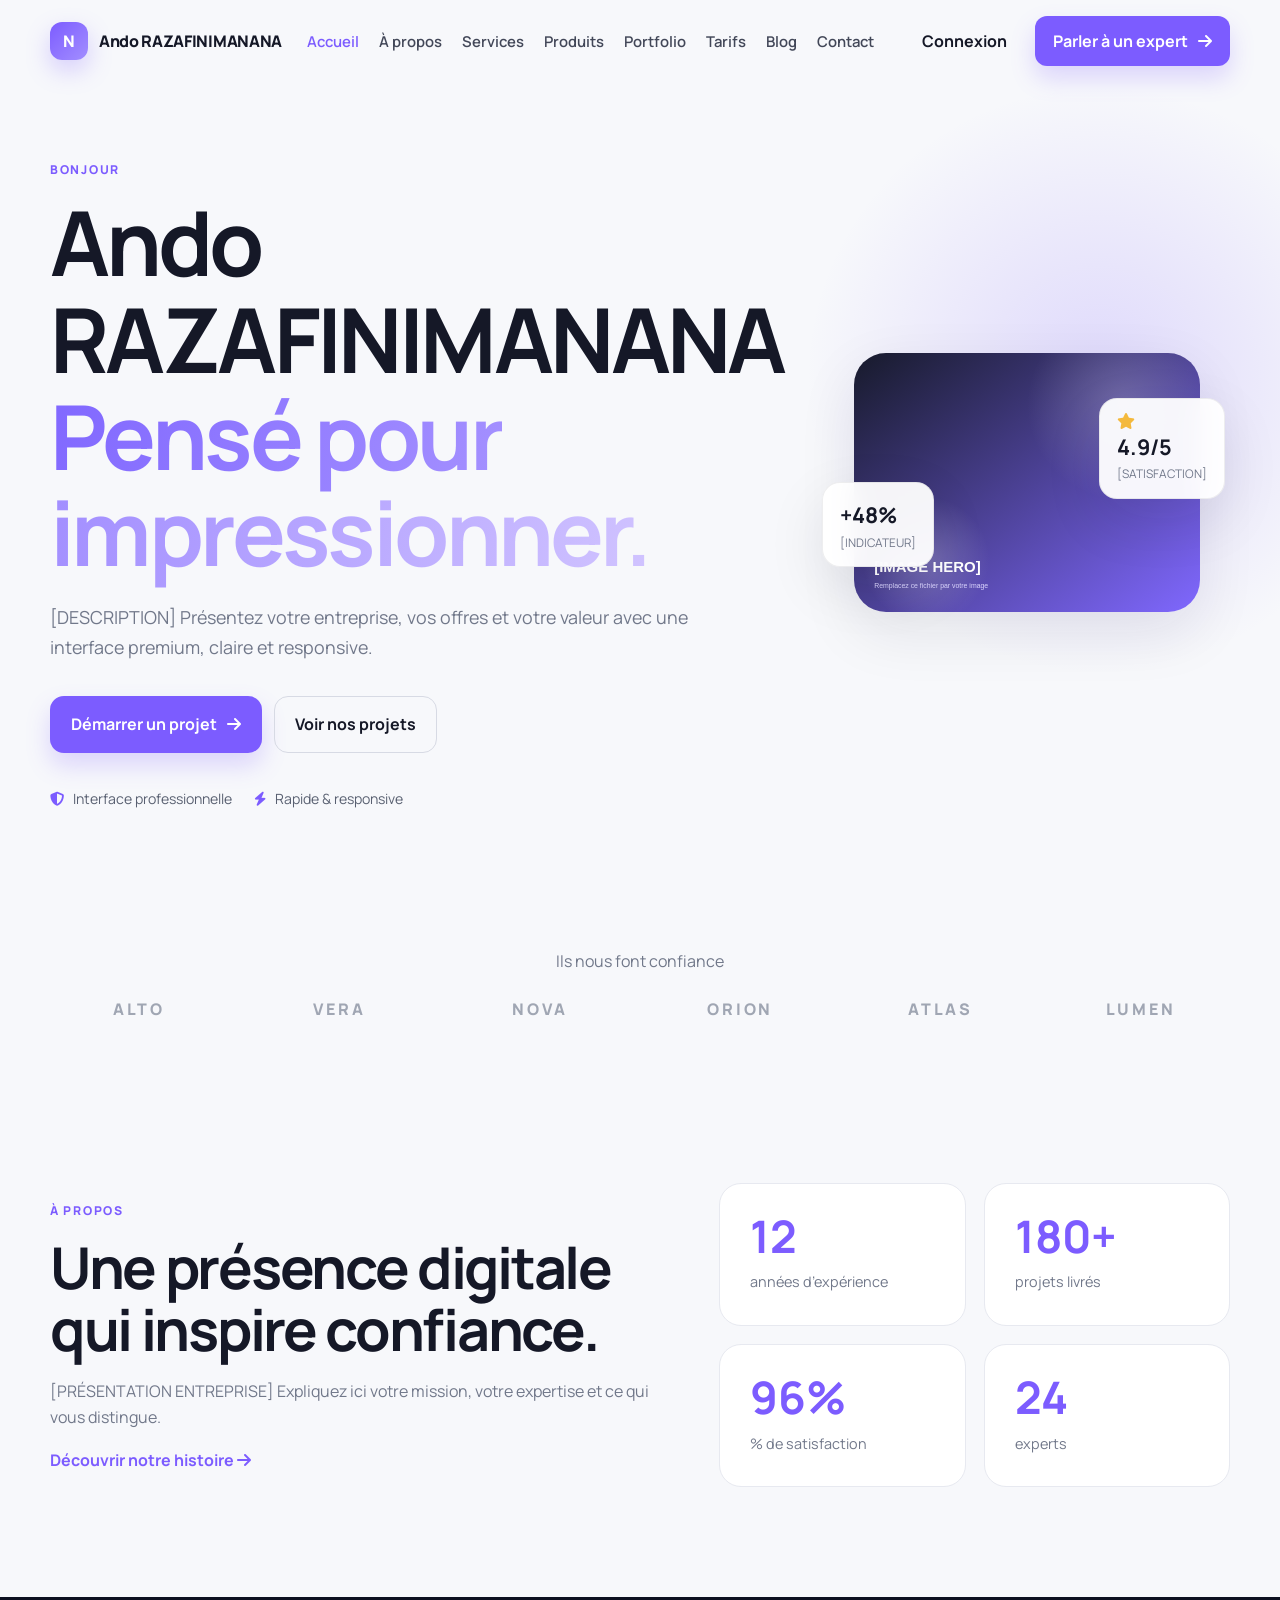
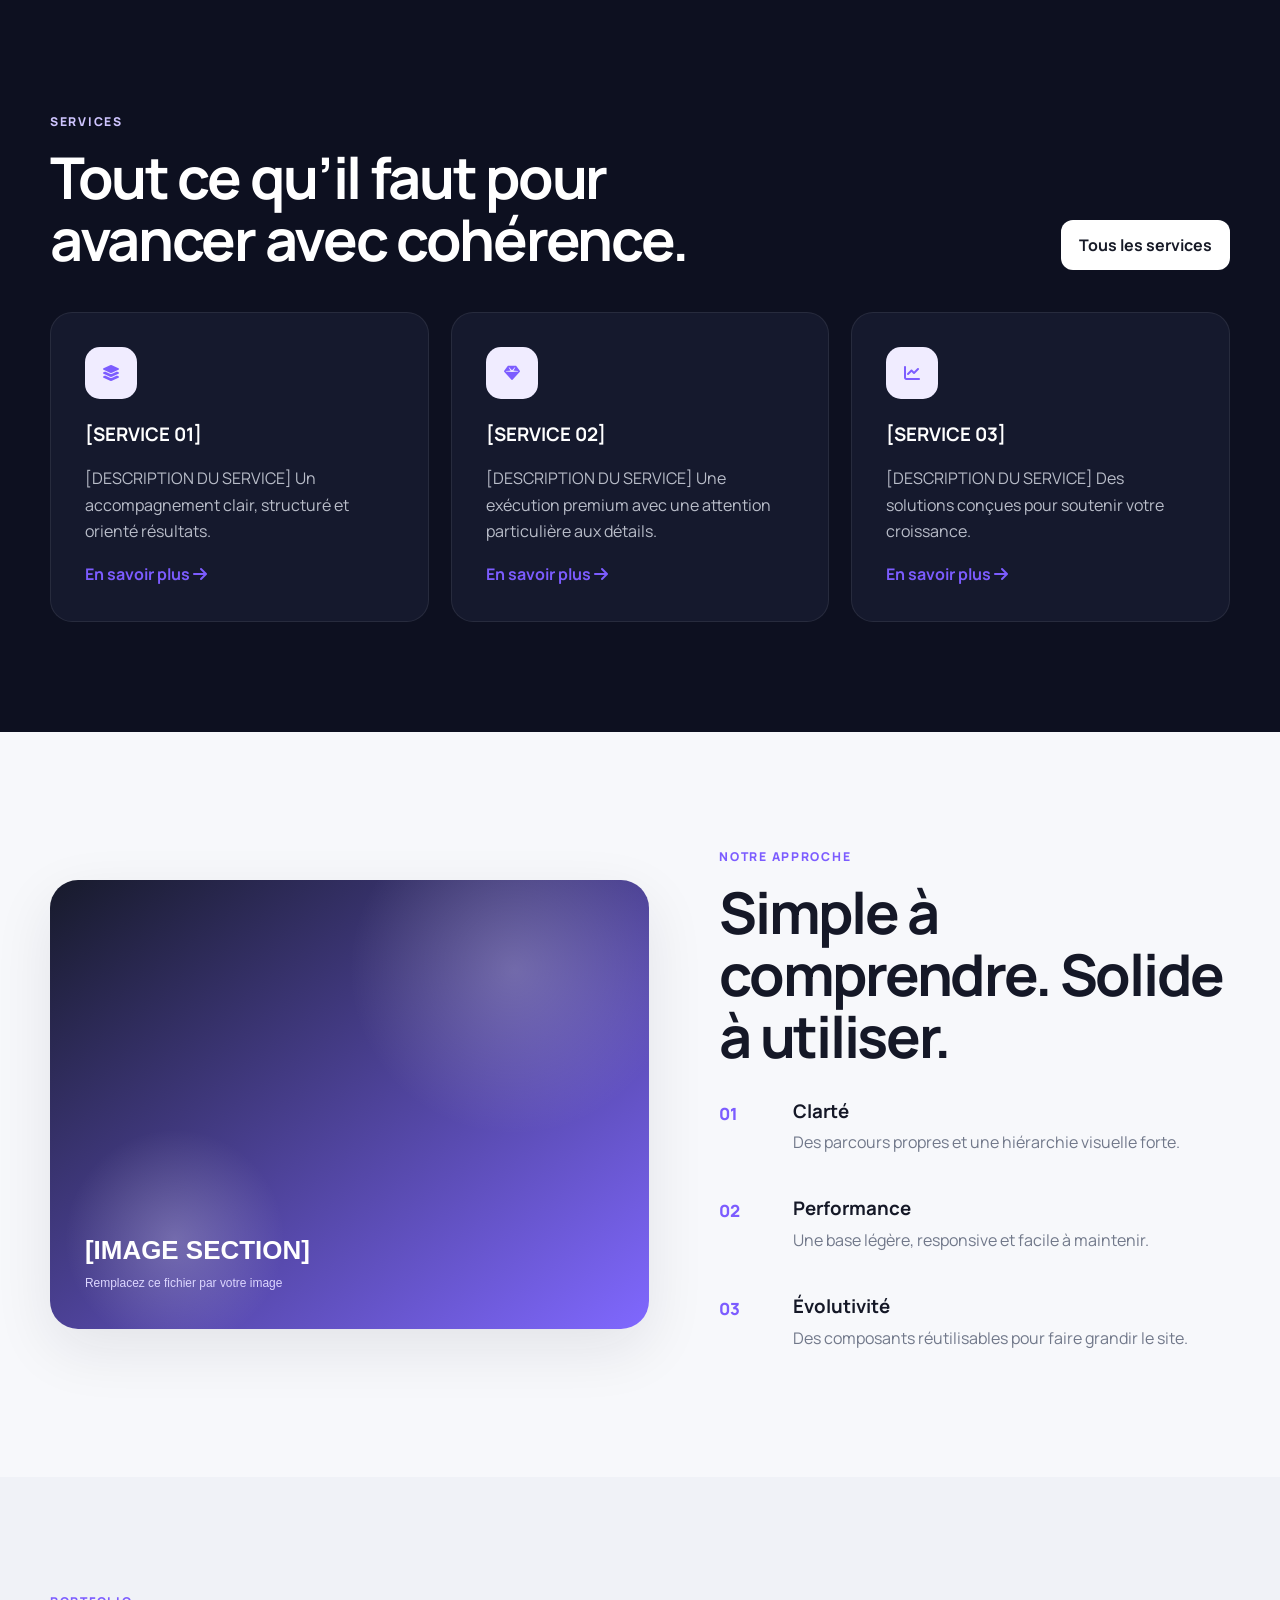
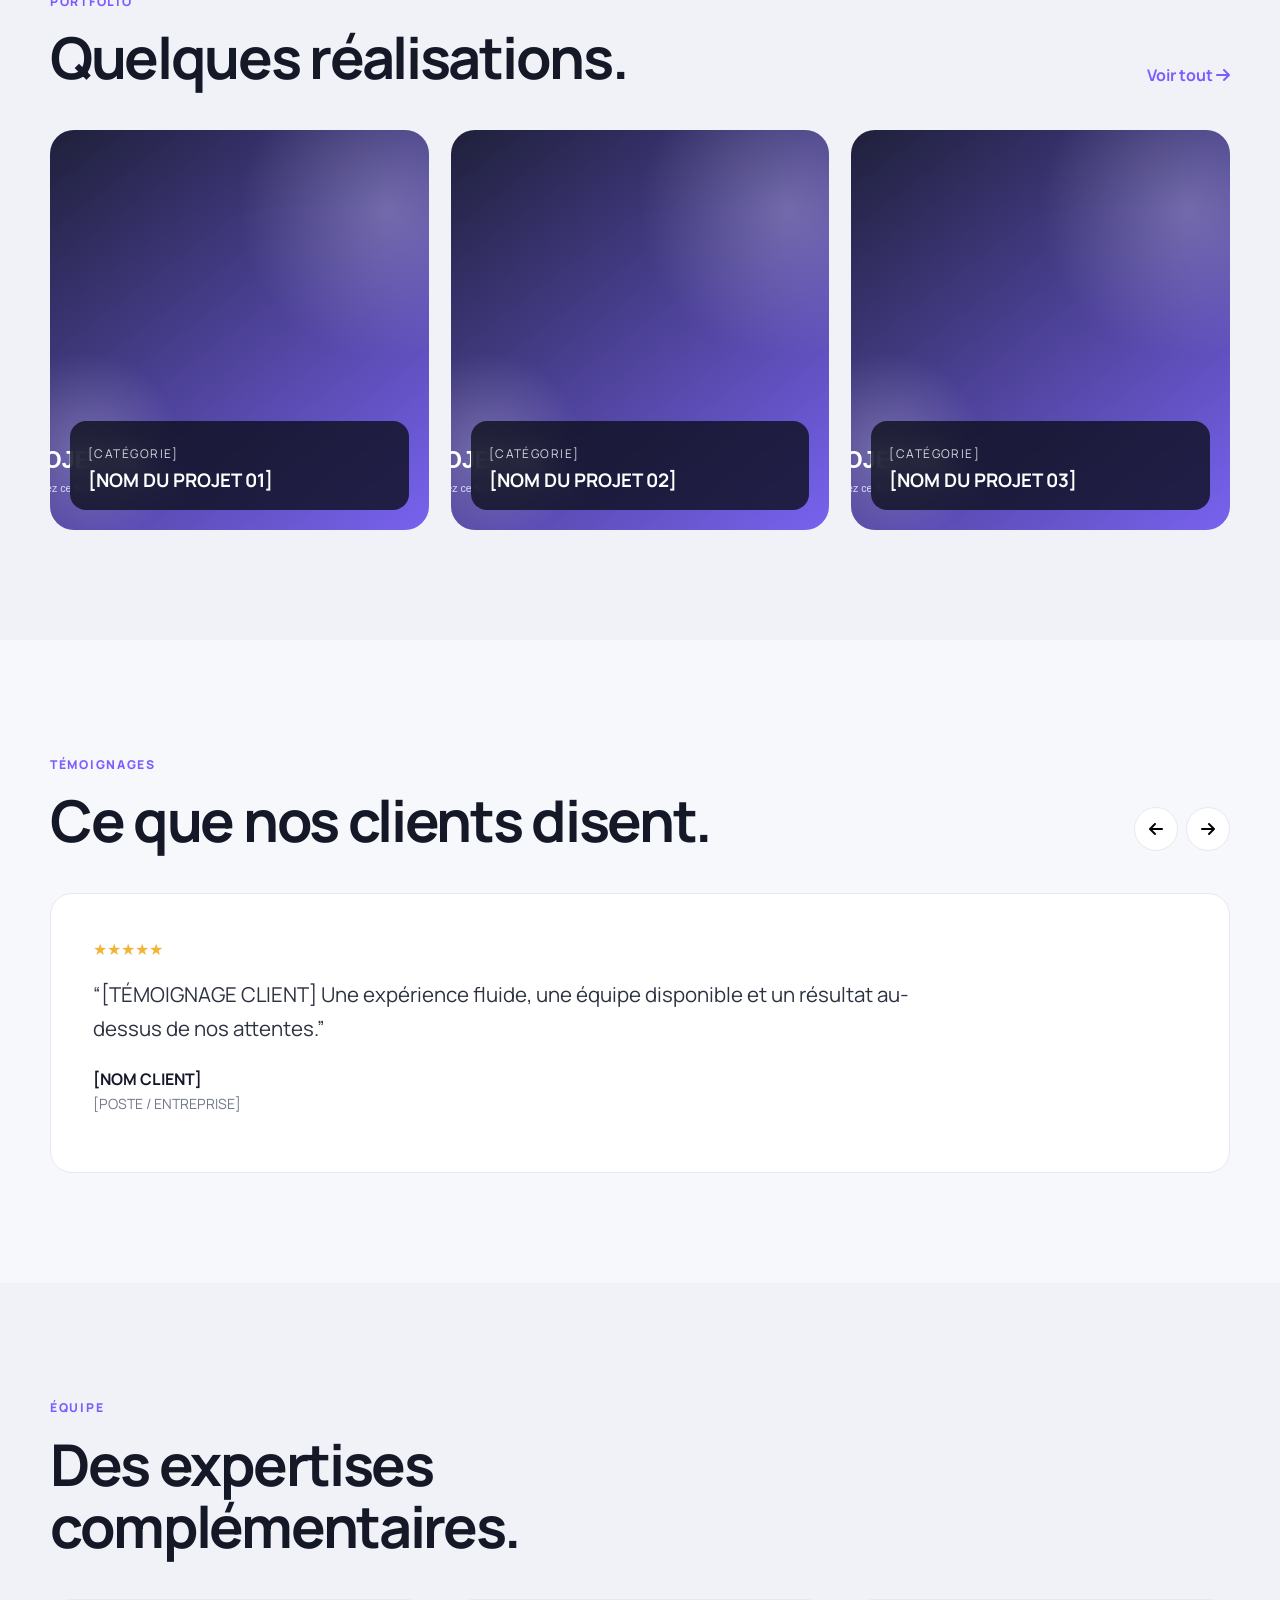
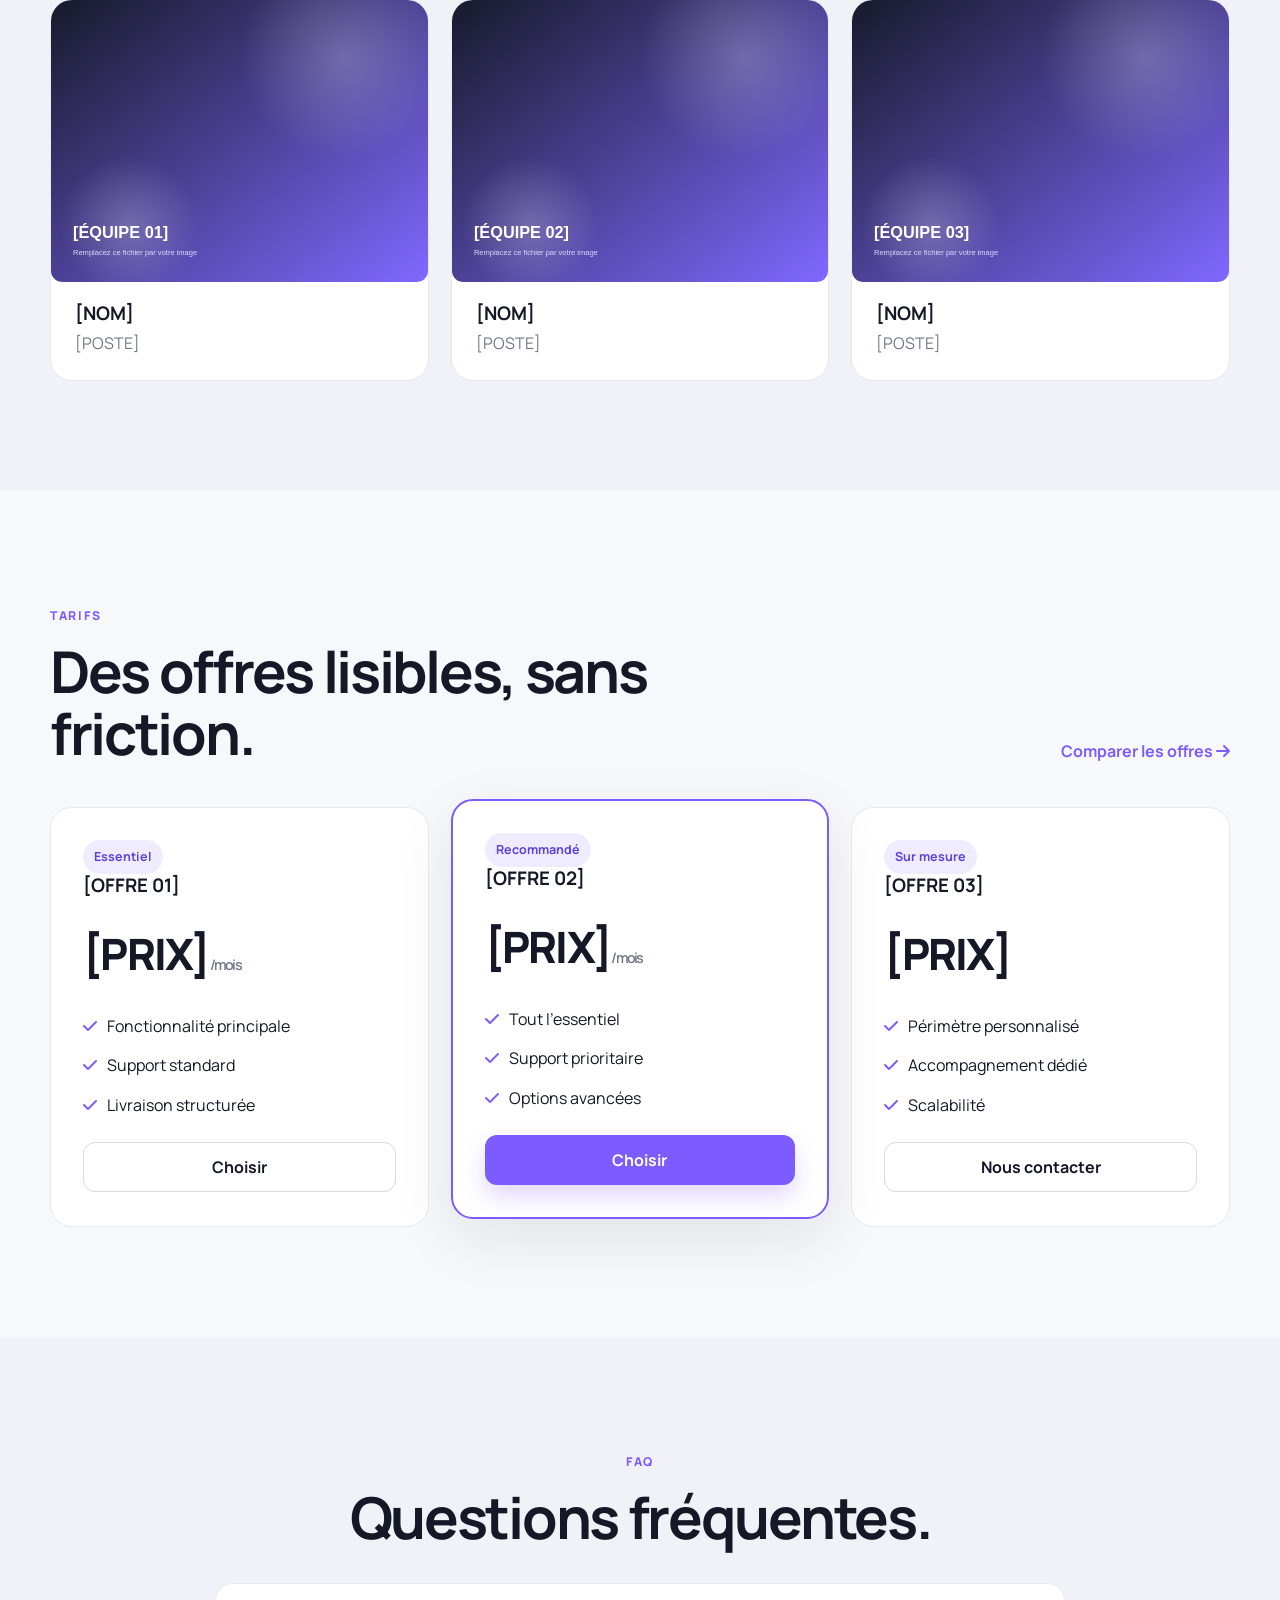
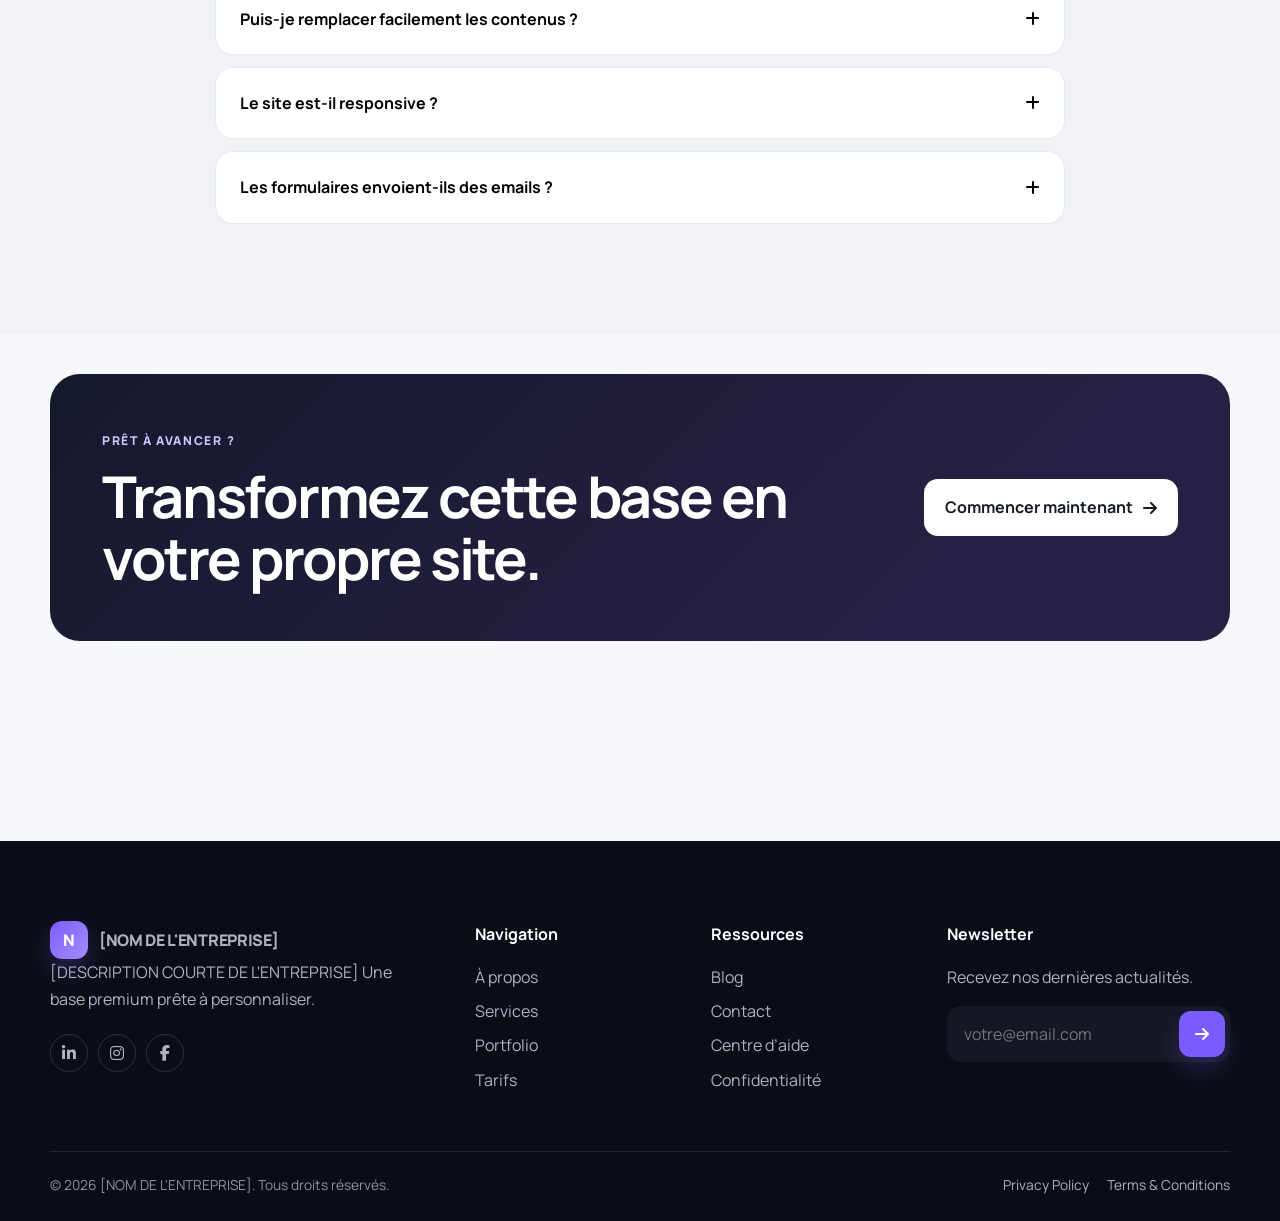
==== commit 7ce5165c: "Update index.html" ====
--- a/index.html
+++ b/index.html
@@ -1,6 +1,6 @@
 <!doctype html><html lang="fr"><head><meta charset="utf-8"><meta name="viewport" content="width=device-width, initial-scale=1"><title>Accueil | [NOM DE L'ENTREPRISE]</title><meta name="description" content="Accueil — [NOM DE L&#x27;ENTREPRISE]"><meta property="og:title" content="Accueil | [NOM DE L'ENTREPRISE]"><meta property="og:description" content="Accueil — [NOM DE L&#x27;ENTREPRISE]"><meta property="og:type" content="website"><link rel="preconnect" href="https://fonts.googleapis.com"><link rel="preconnect" href="https://fonts.gstatic.com" crossorigin><link href="https://fonts.googleapis.com/css2?family=Manrope:wght@400;500;600;700;800&family=Playfair+Display:wght@600;700&display=swap" rel="stylesheet"><link rel="stylesheet" href="https://cdnjs.cloudflare.com/ajax/libs/font-awesome/6.6.0/css/all.min.css"><link rel="stylesheet" href="css/style.css"><link rel="stylesheet" href="css/components.css"><link rel="stylesheet" href="css/responsive.css"></head><body><header class="site-header" id="siteHeader">
   <div class="container-custom nav-wrap">
-    <a class="brand" href="index.html" aria-label="Retour à l’accueil"><span class="brand-mark">N</span><span>[NOM DE L'ENTREPRISE]</span></a>
+    <a class="brand" href="index.html" aria-label="Retour à l’accueil"><span class="brand-mark">N</span><span>Ando RAZAFINIMANANA</span></a>
     <button class="nav-toggle" id="navToggle" aria-label="Ouvrir le menu" aria-controls="mainNav" aria-expanded="false"><span></span><span></span><span></span></button>
     <nav class="main-nav" id="mainNav" aria-label="Navigation principale"><ul><li><a class="nav-link active" href="index.html">Accueil</a></li><li><a class="nav-link " href="about.html">À propos</a></li><li><a class="nav-link " href="services.html">Services</a></li><li><a class="nav-link " href="products.html">Produits</a></li><li><a class="nav-link " href="portfolio.html">Portfolio</a></li><li><a class="nav-link " href="pricing.html">Tarifs</a></li><li><a class="nav-link " href="blog.html">Blog</a></li><li><a class="nav-link " href="contact.html">Contact</a></li></ul>
       <div class="nav-actions"><a class="btn btn-ghost" href="login.html">Connexion</a><a class="btn btn-primary" href="contact.html">Parler à un expert <i class="fa-solid fa-arrow-right"></i></a></div>
@@ -55,4 +55,4 @@
     <div><h4>Newsletter</h4><p>Recevez nos dernières actualités.</p><form class="newsletter-form js-form" novalidate><label class="sr-only" for="newsletterEmail">Email</label><div class="inline-field"><input id="newsletterEmail" name="email" type="email" placeholder="votre@email.com" required><button class="btn btn-primary btn-icon" type="submit" aria-label="S’inscrire"><i class="fa-solid fa-arrow-right"></i></button></div><p class="form-message" aria-live="polite"></p></form></div>
   </div>
   <div class="container-custom footer-bottom"><span>© <span id="year"></span> [NOM DE L'ENTREPRISE]. Tous droits réservés.</span><div><a href="404.html">Privacy Policy</a><a href="404.html">Terms & Conditions</a></div></div>
-</footer><button class="back-to-top" id="backToTop" aria-label="Retour en haut"><i class="fa-solid fa-arrow-up"></i></button><script src="js/navbar.js"></script><script src="js/animations.js"></script><script src="js/slider.js"></script><script src="js/forms.js"></script><script src="js/main.js"></script></body></html>+</footer><button class="back-to-top" id="backToTop" aria-label="Retour en haut"><i class="fa-solid fa-arrow-up"></i></button><script src="js/navbar.js"></script><script src="js/animations.js"></script><script src="js/slider.js"></script><script src="js/forms.js"></script><script src="js/main.js"></script></body></html>
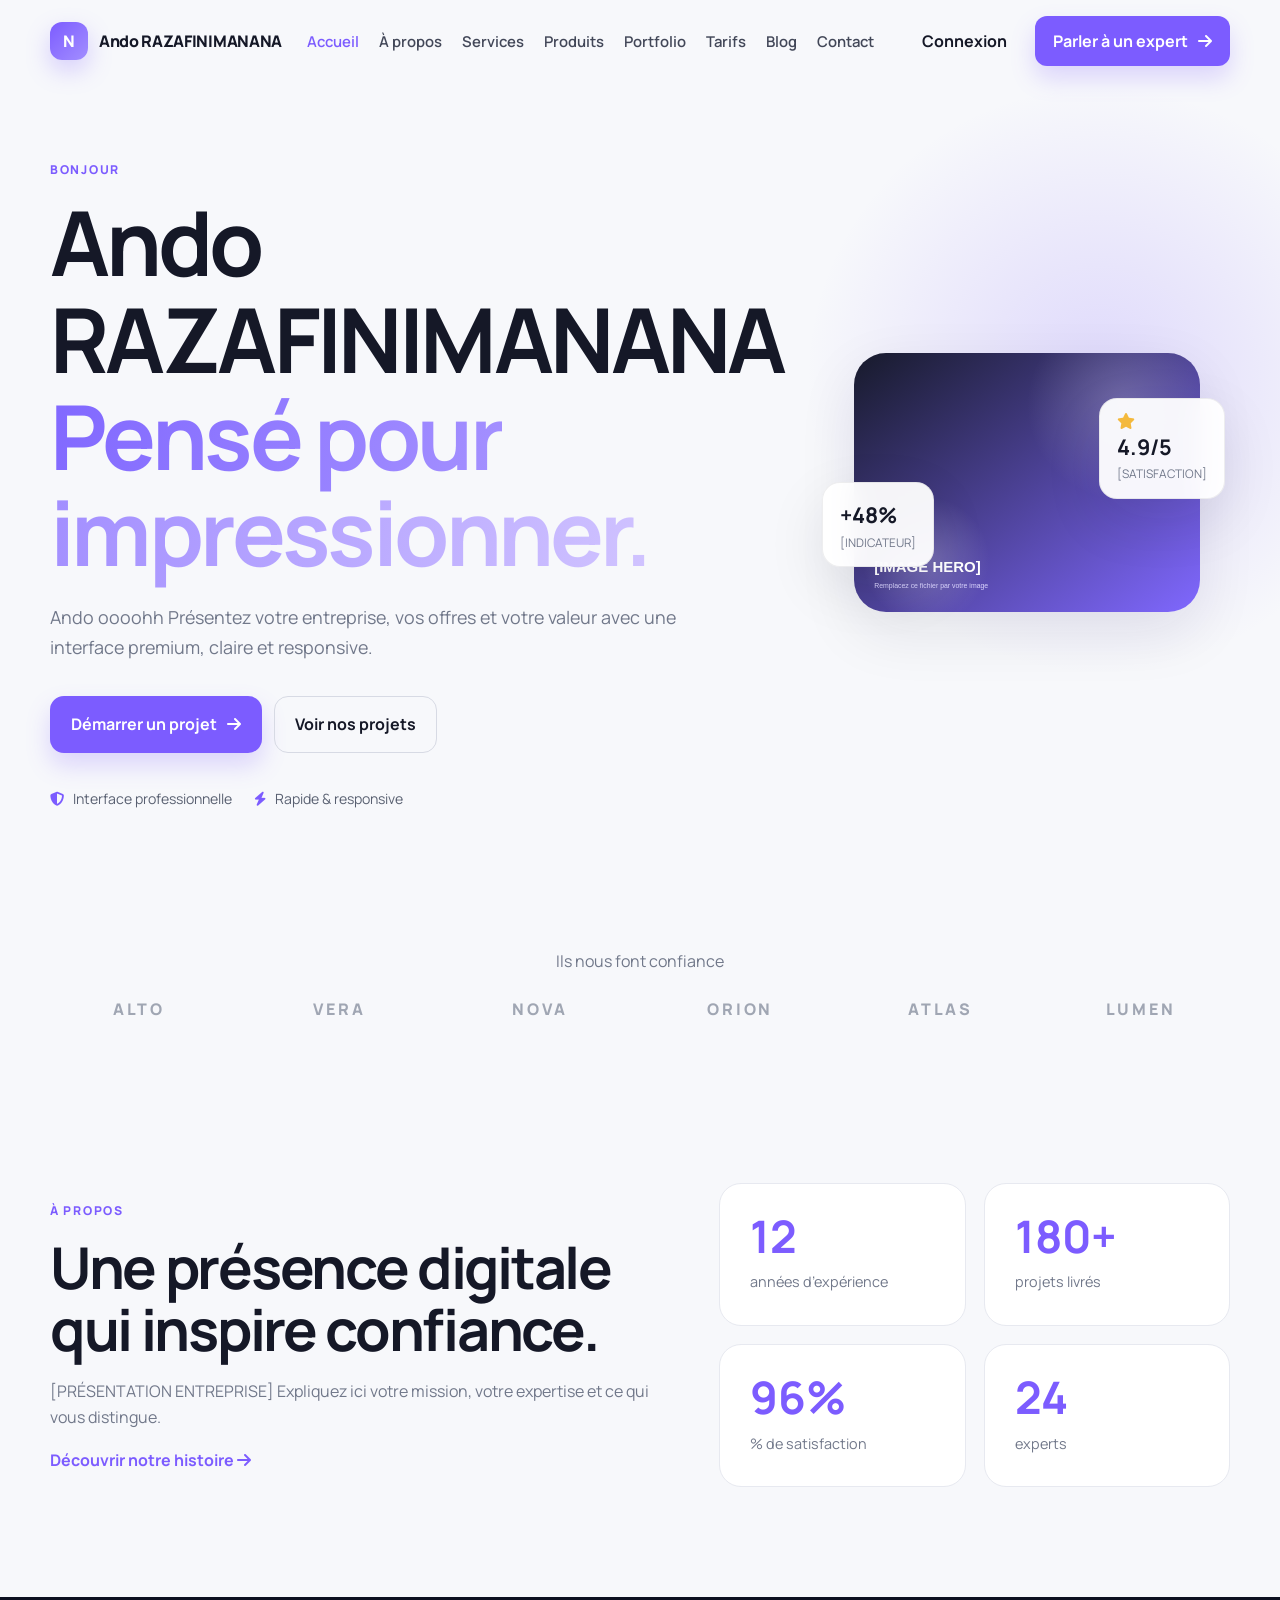
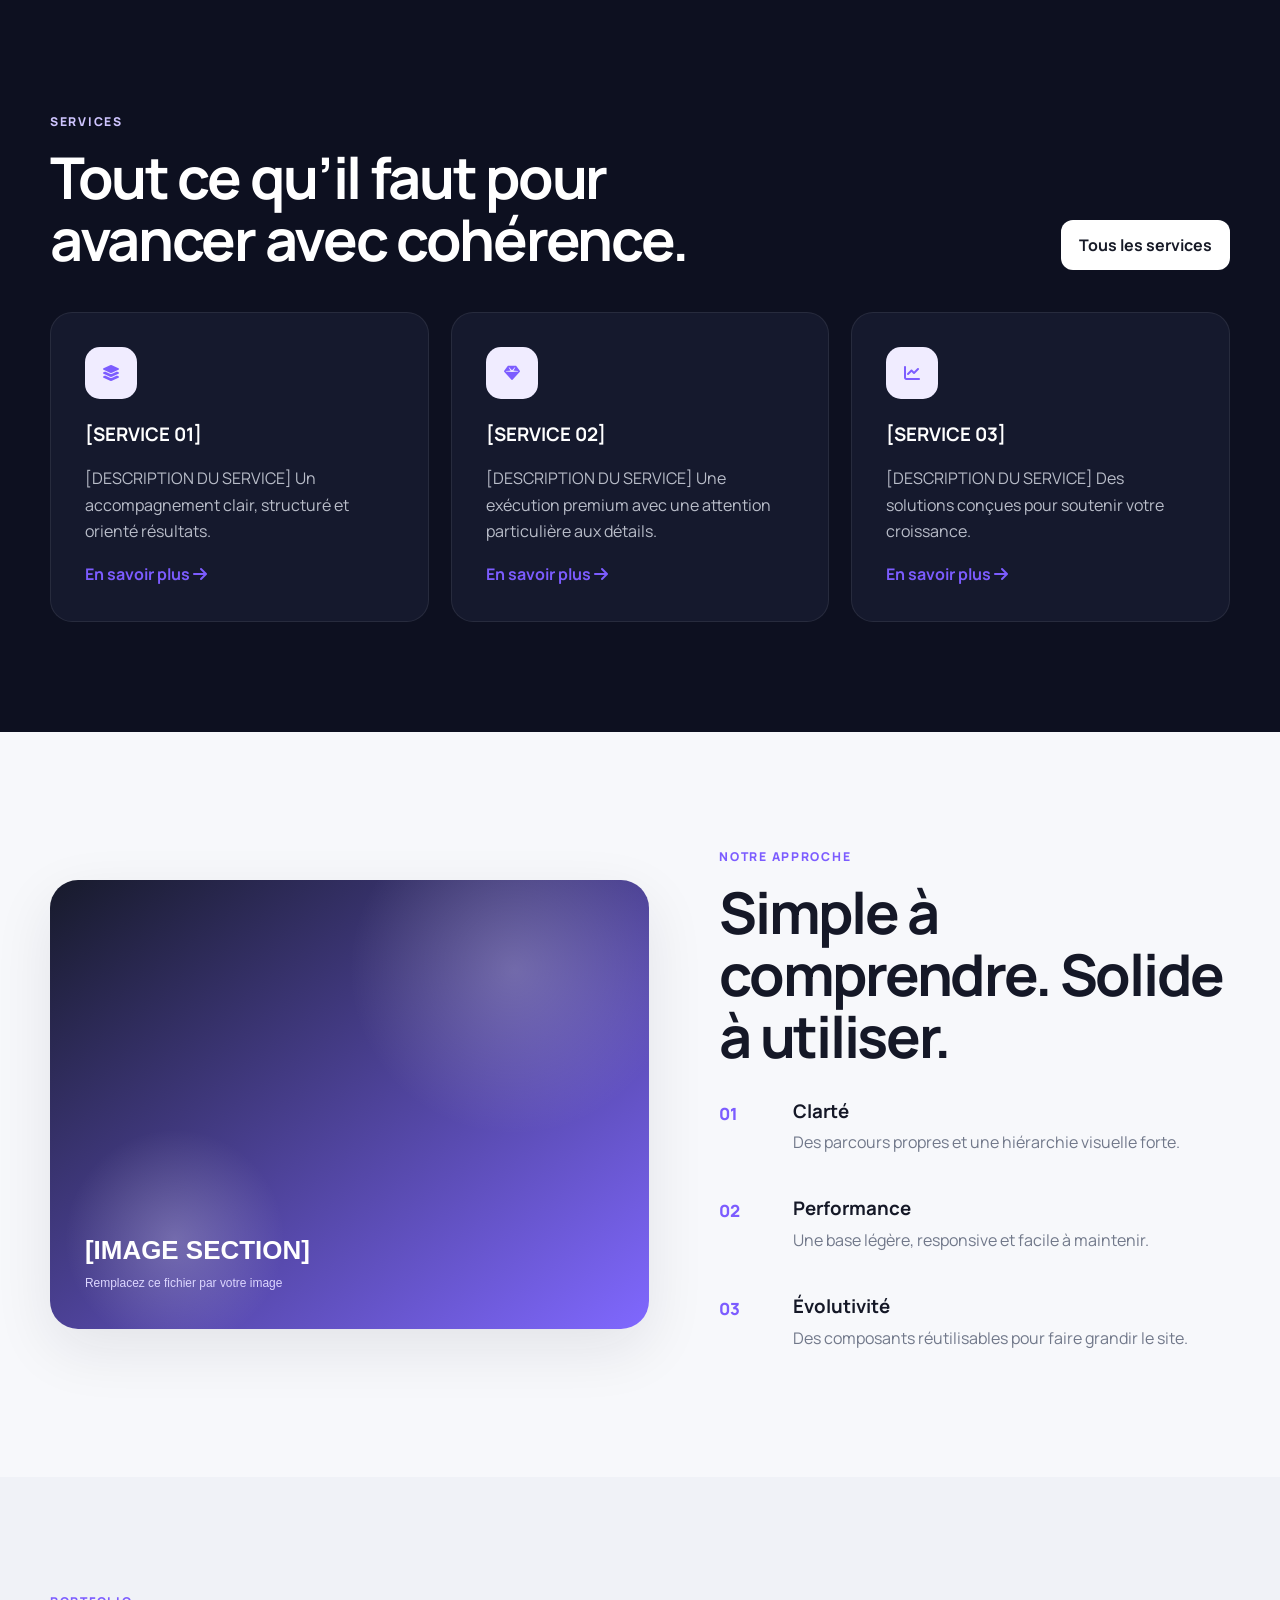
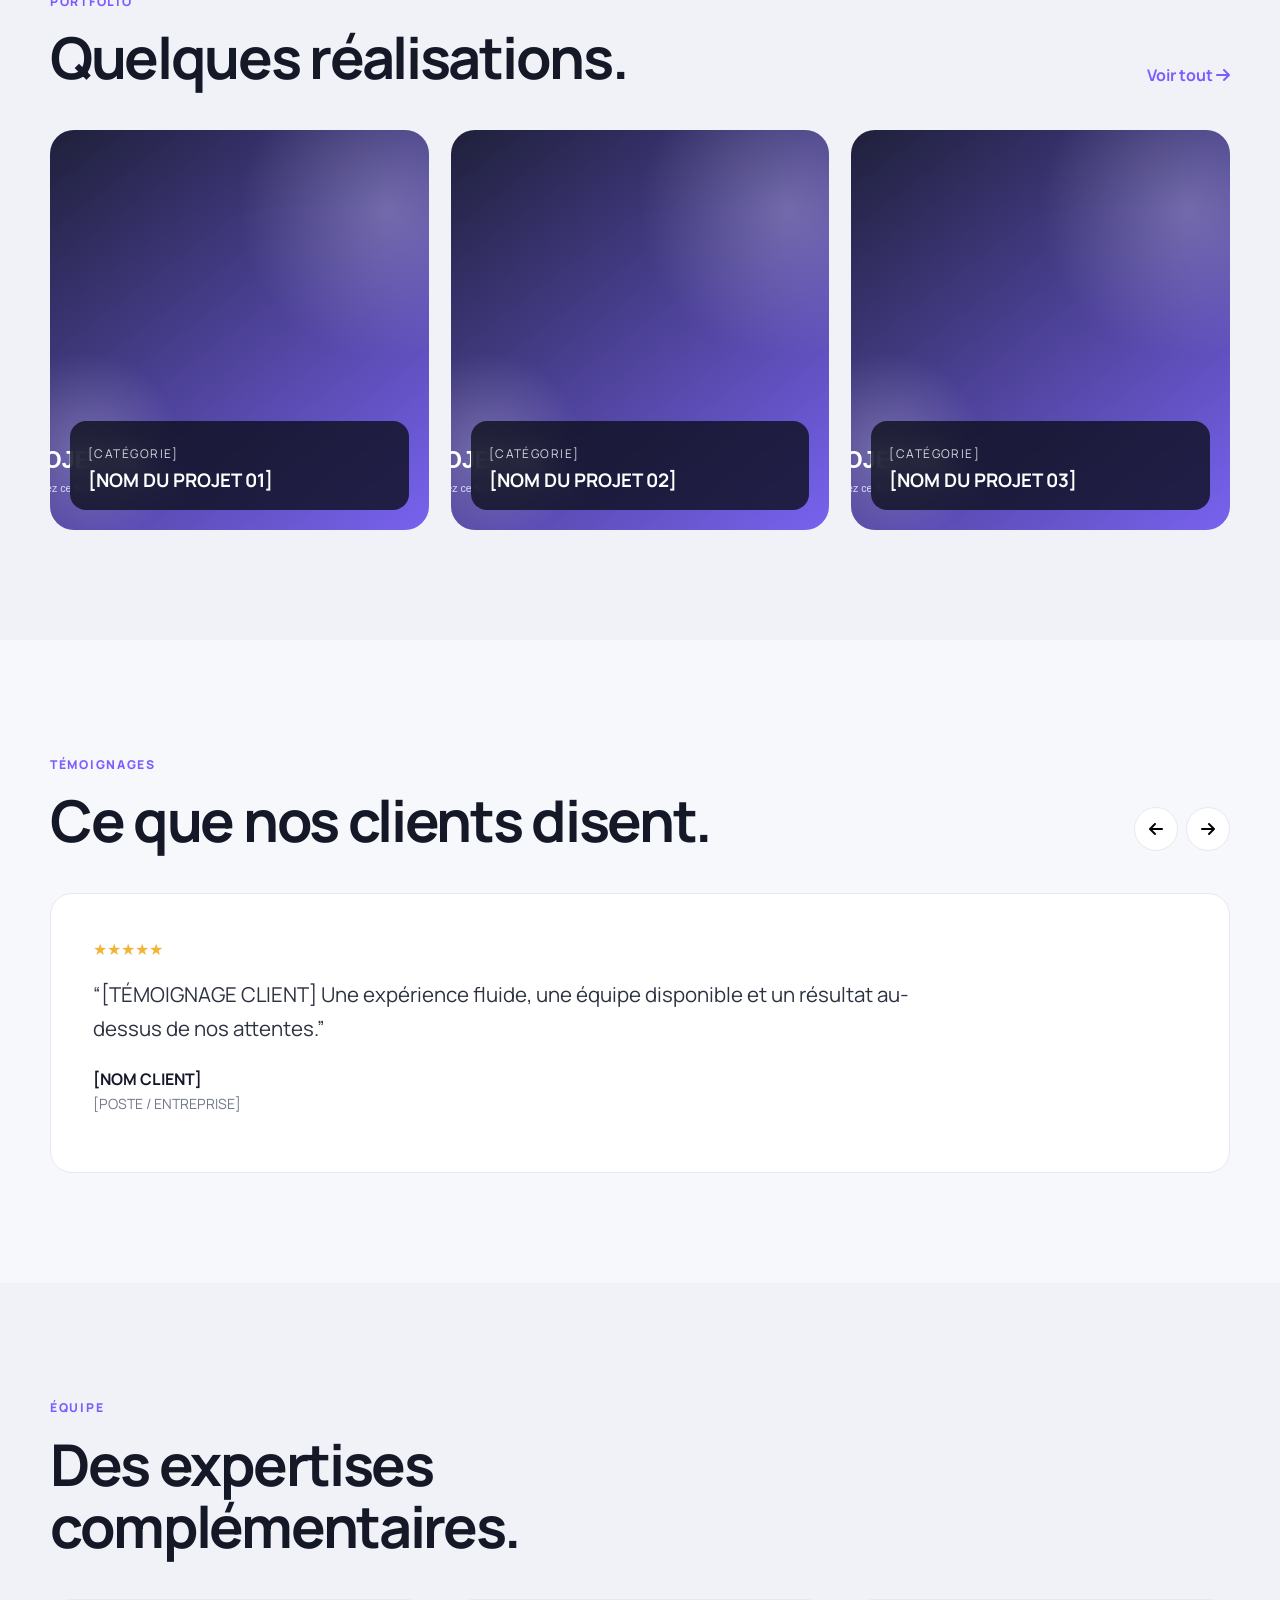
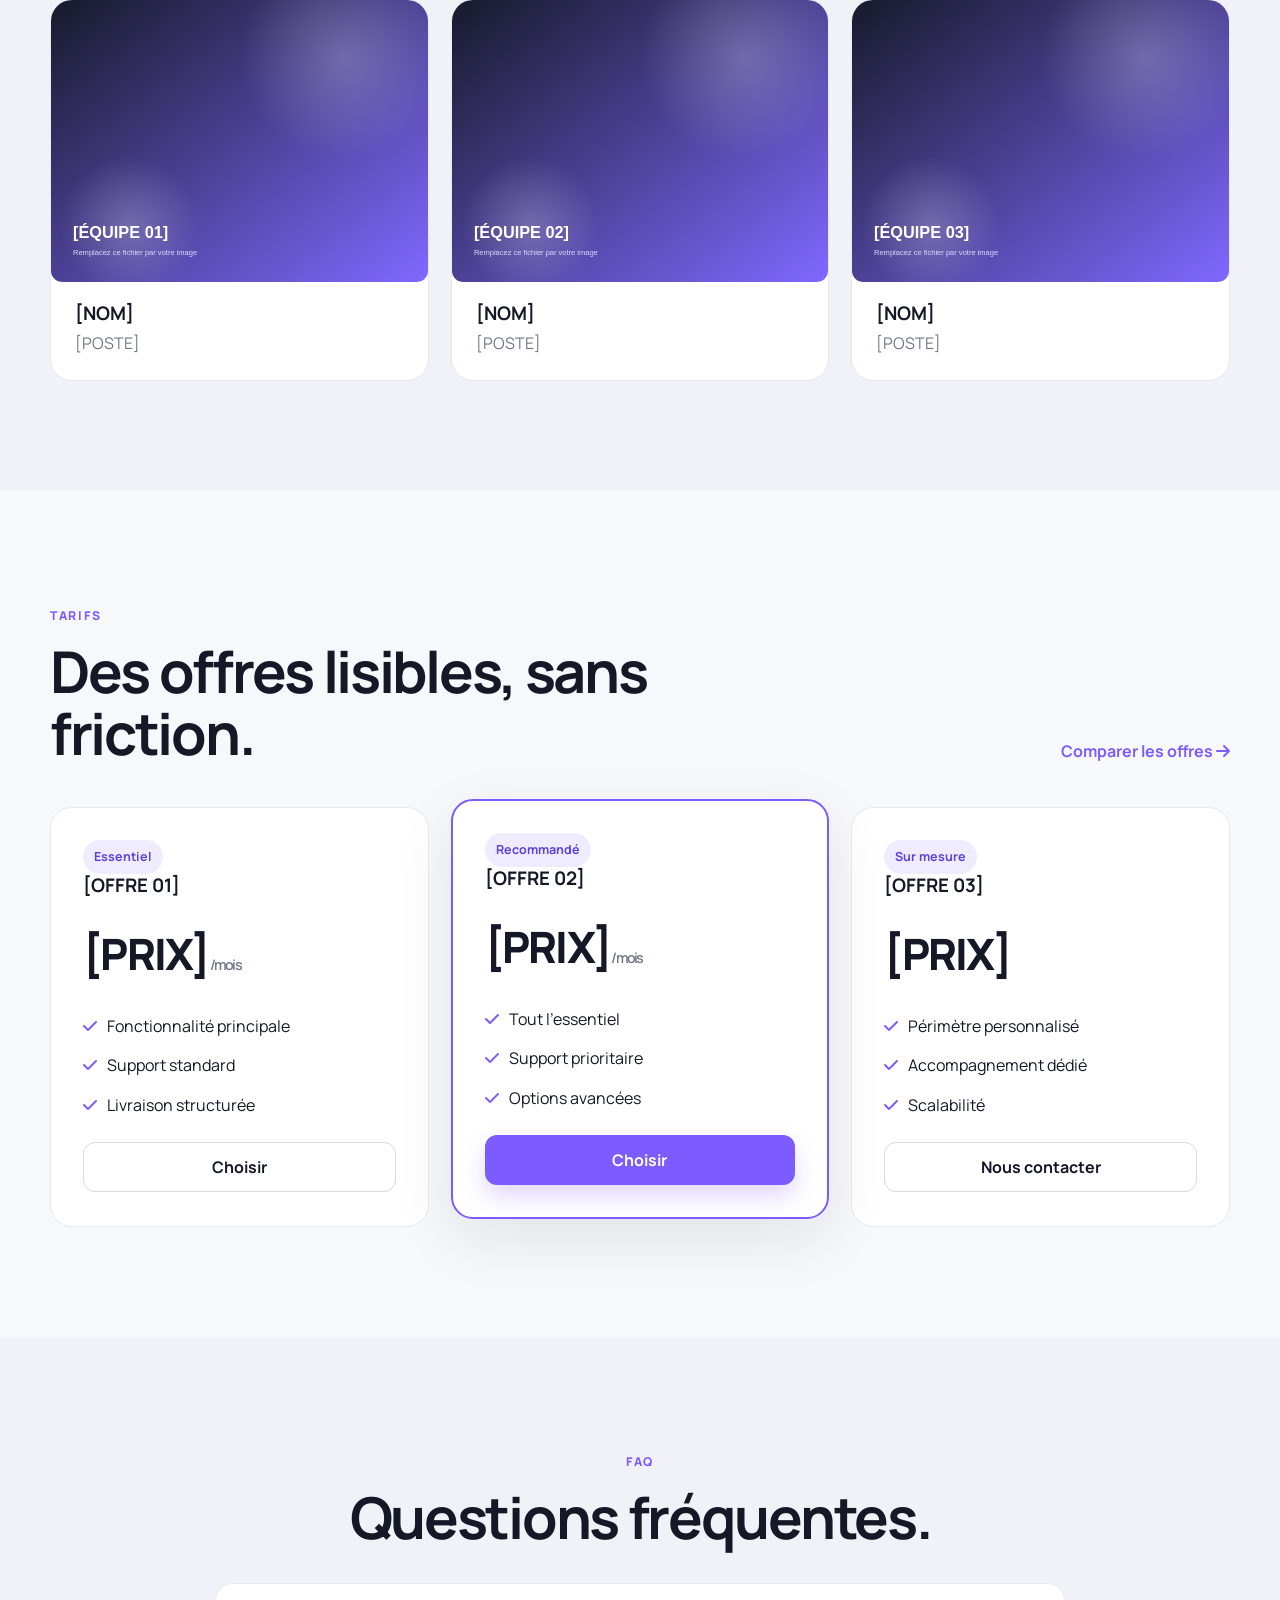
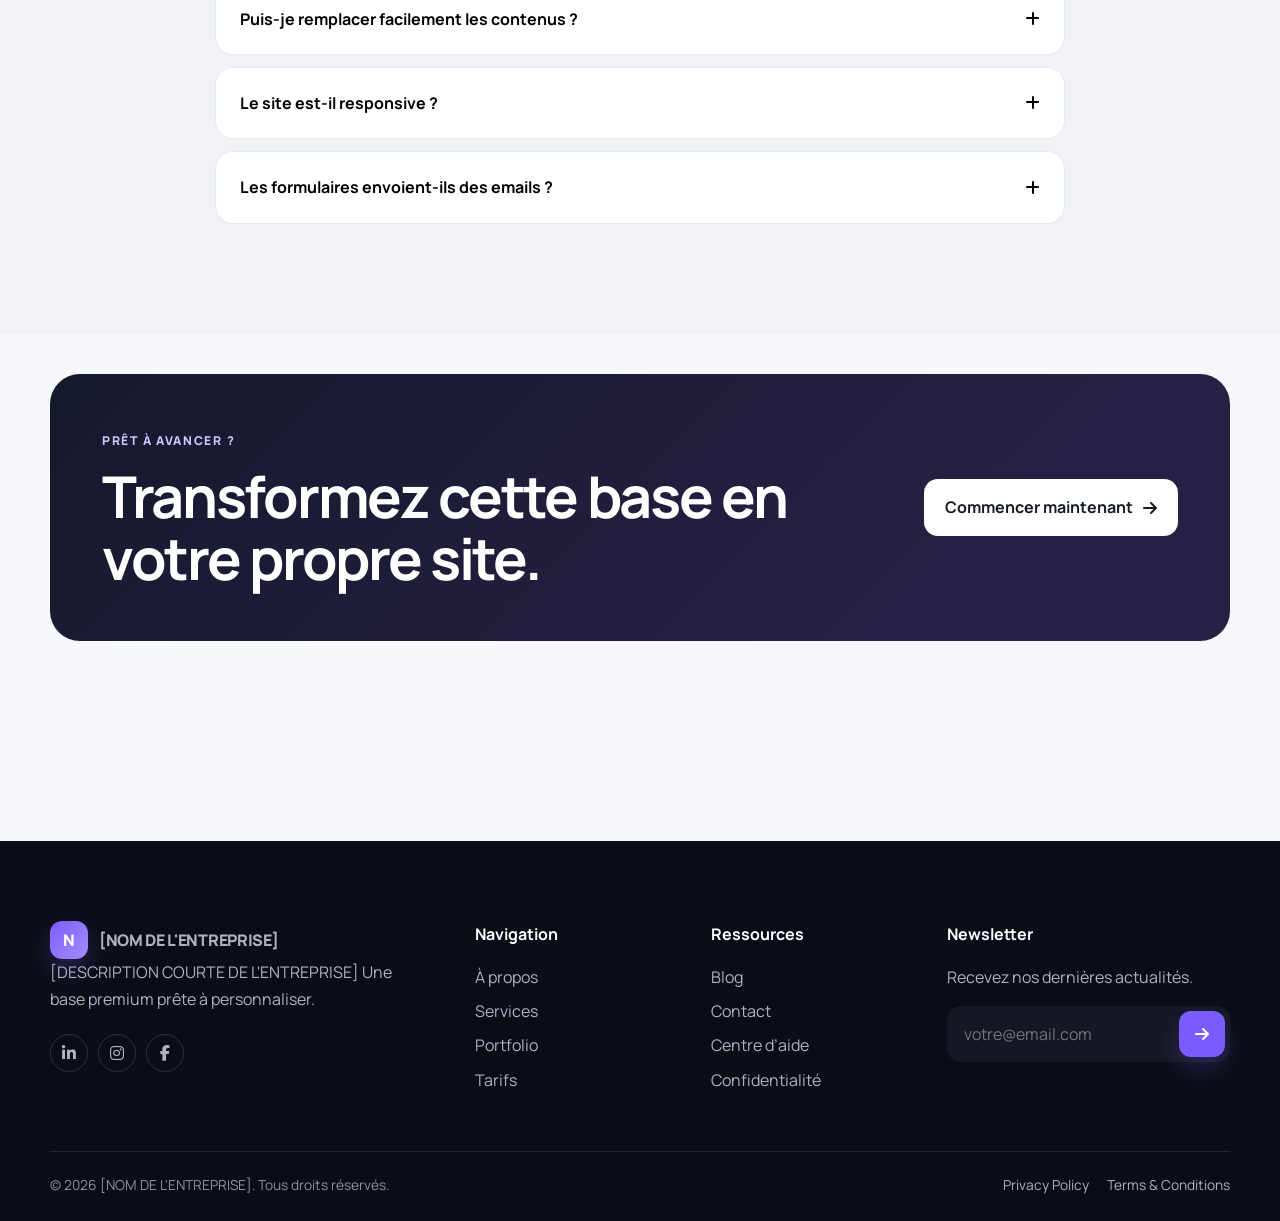
==== commit 29f2daa7: "Mise à jour du site" ====
--- a/index.html
+++ b/index.html
@@ -13,7 +13,7 @@
     <div class="hero-copy reveal">
       <span class="eyebrow">Bonjour</span>
       <h1>Ando RAZAFINIMANANA <span class="text-gradient">Pensé pour impressionner.</span></h1>
-      <p>[DESCRIPTION] Présentez votre entreprise, vos offres et votre valeur avec une interface premium, claire et responsive.</p>
+      <p>Ando oooohh Présentez votre entreprise, vos offres et votre valeur avec une interface premium, claire et responsive.</p>
       <div class="hero-actions"><a class="btn btn-primary btn-lg" href="contact.html">Démarrer un projet <i class="fa-solid fa-arrow-right"></i></a>
         <a class="btn btn-outline btn-lg" href="portfolio.html">Voir nos projets</a>
       </div>
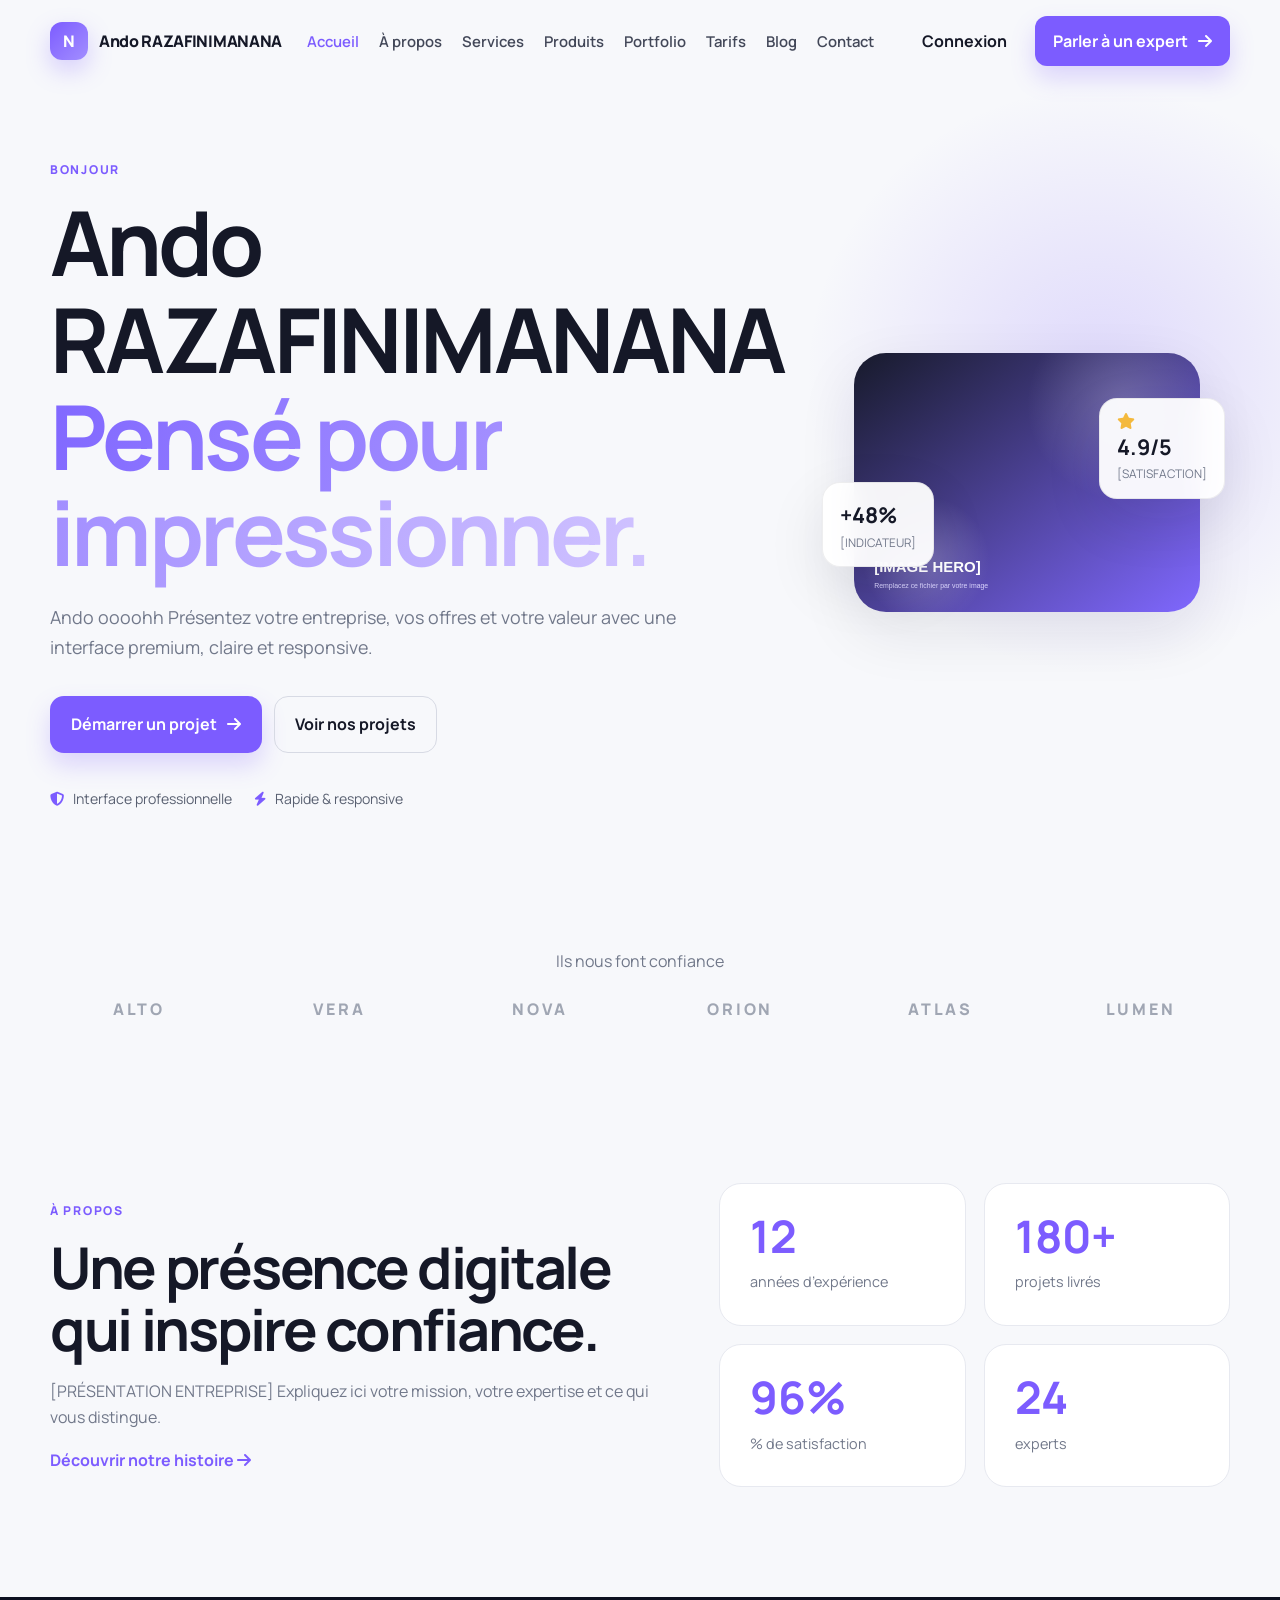
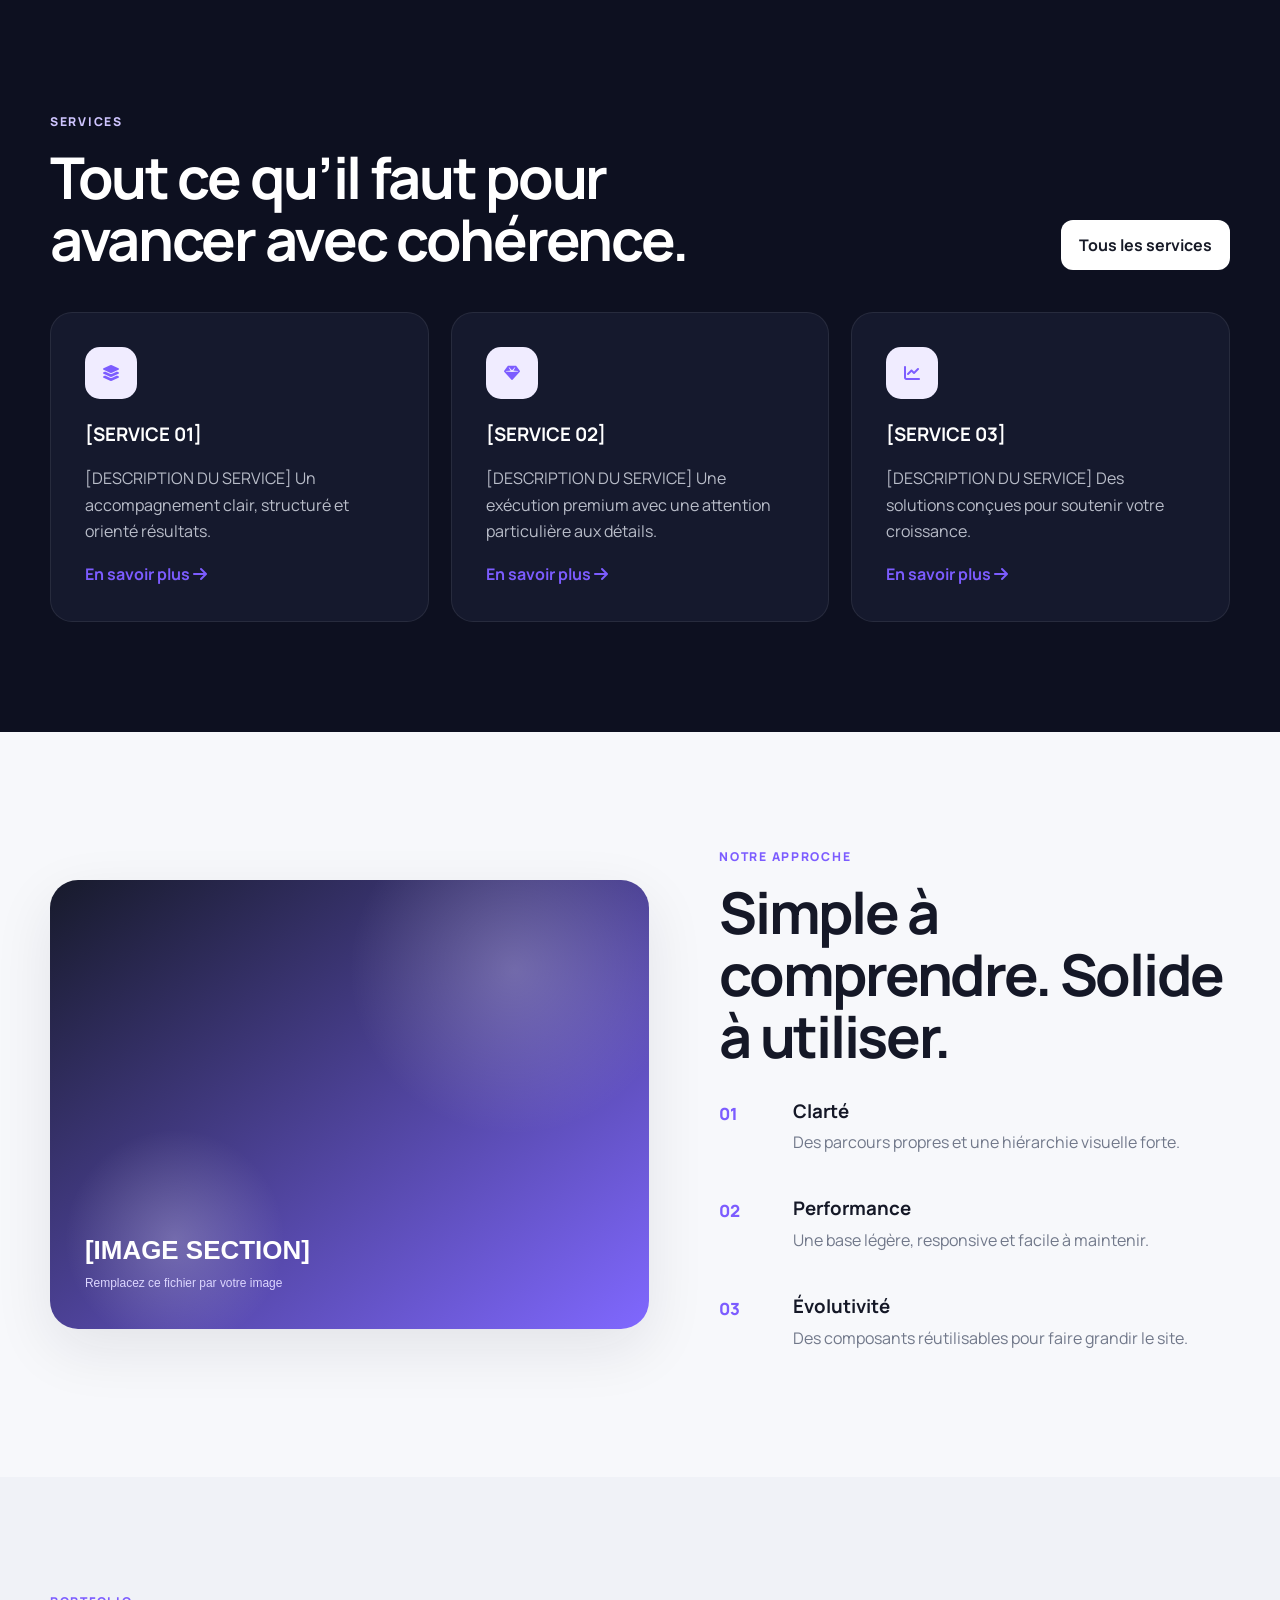
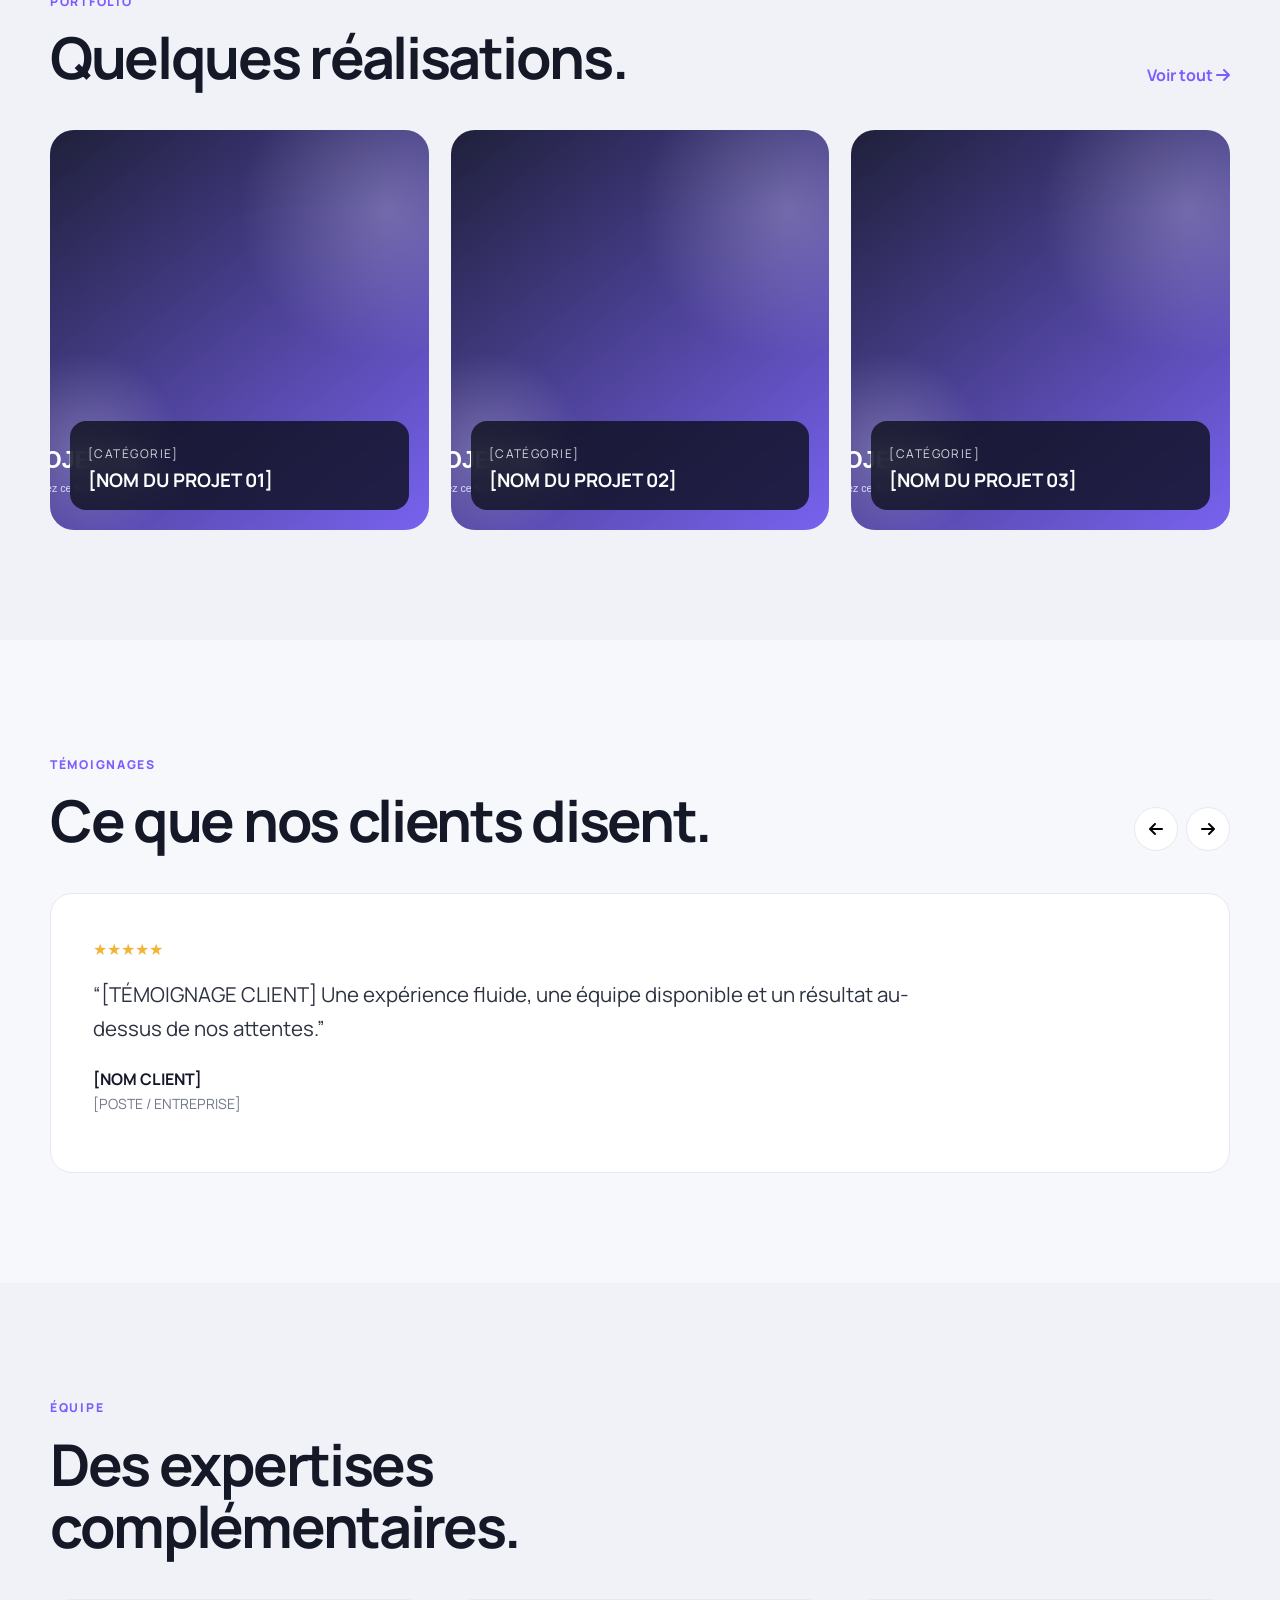
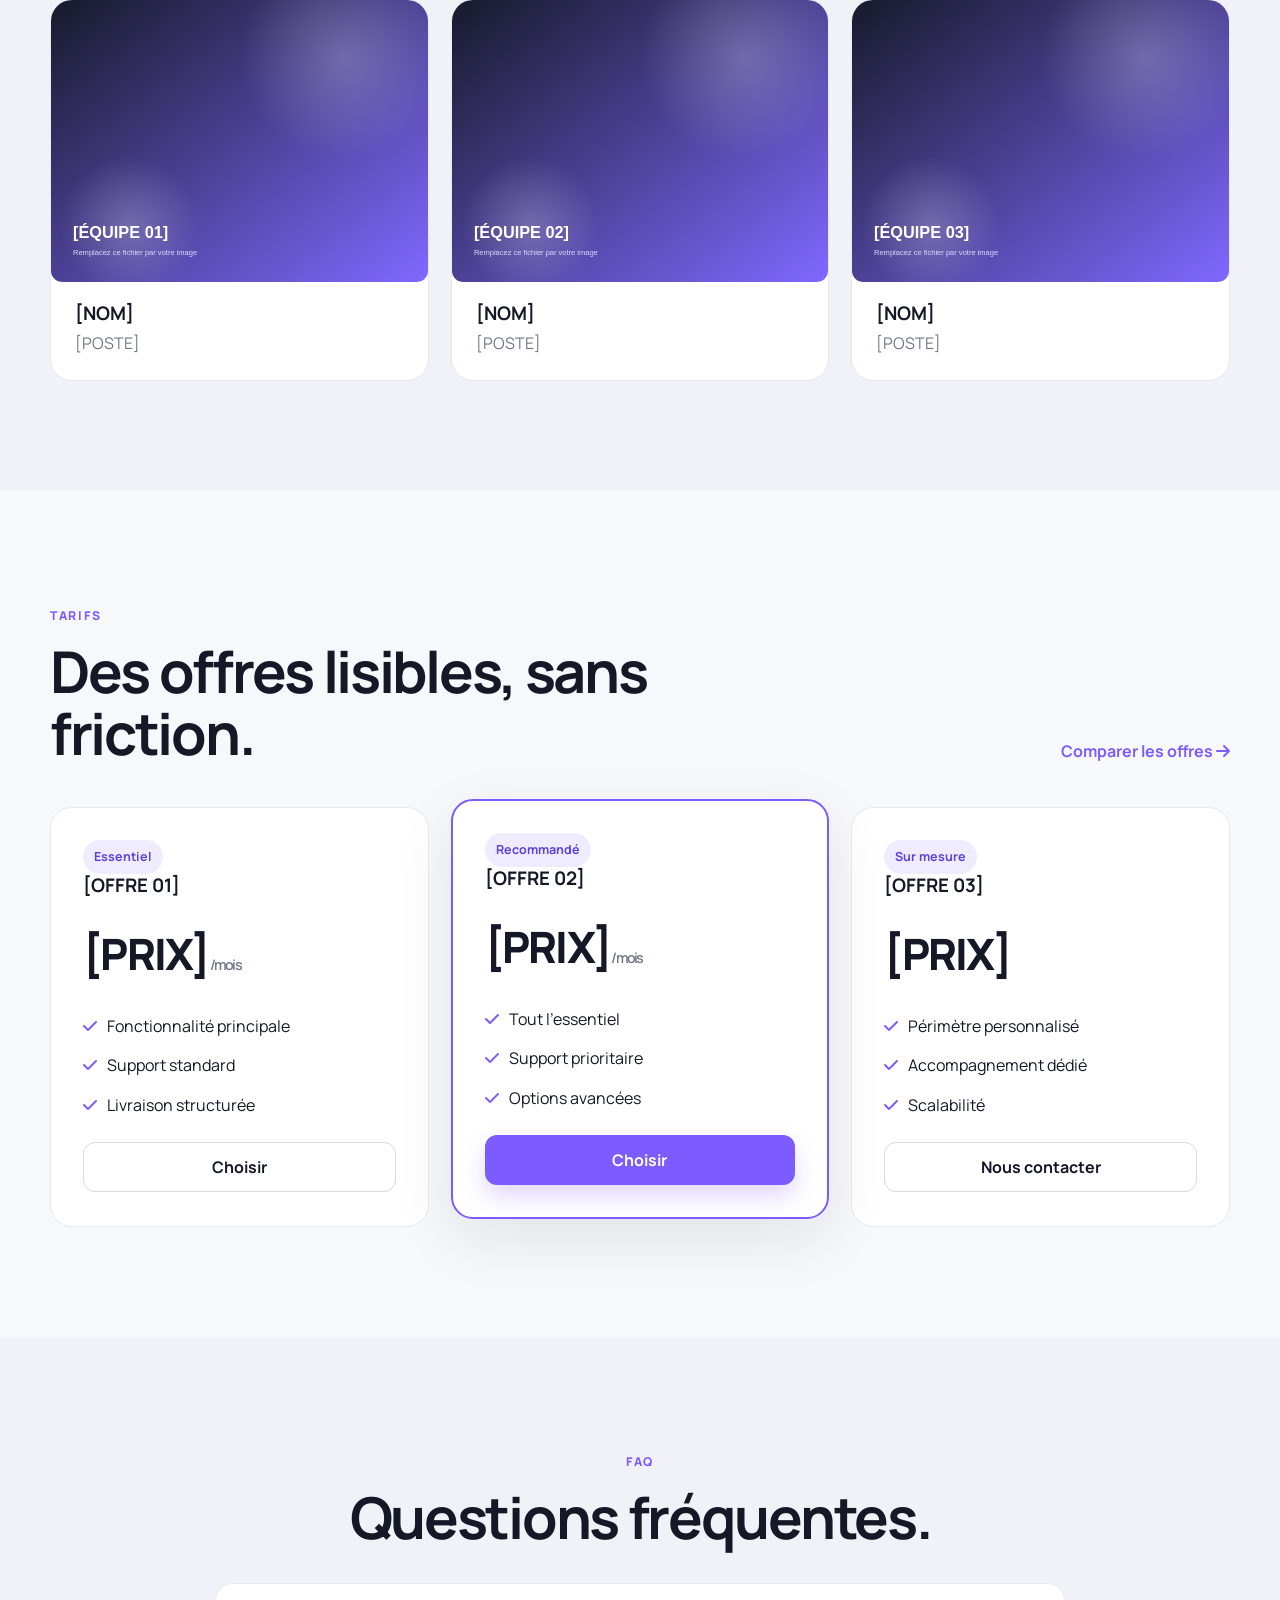
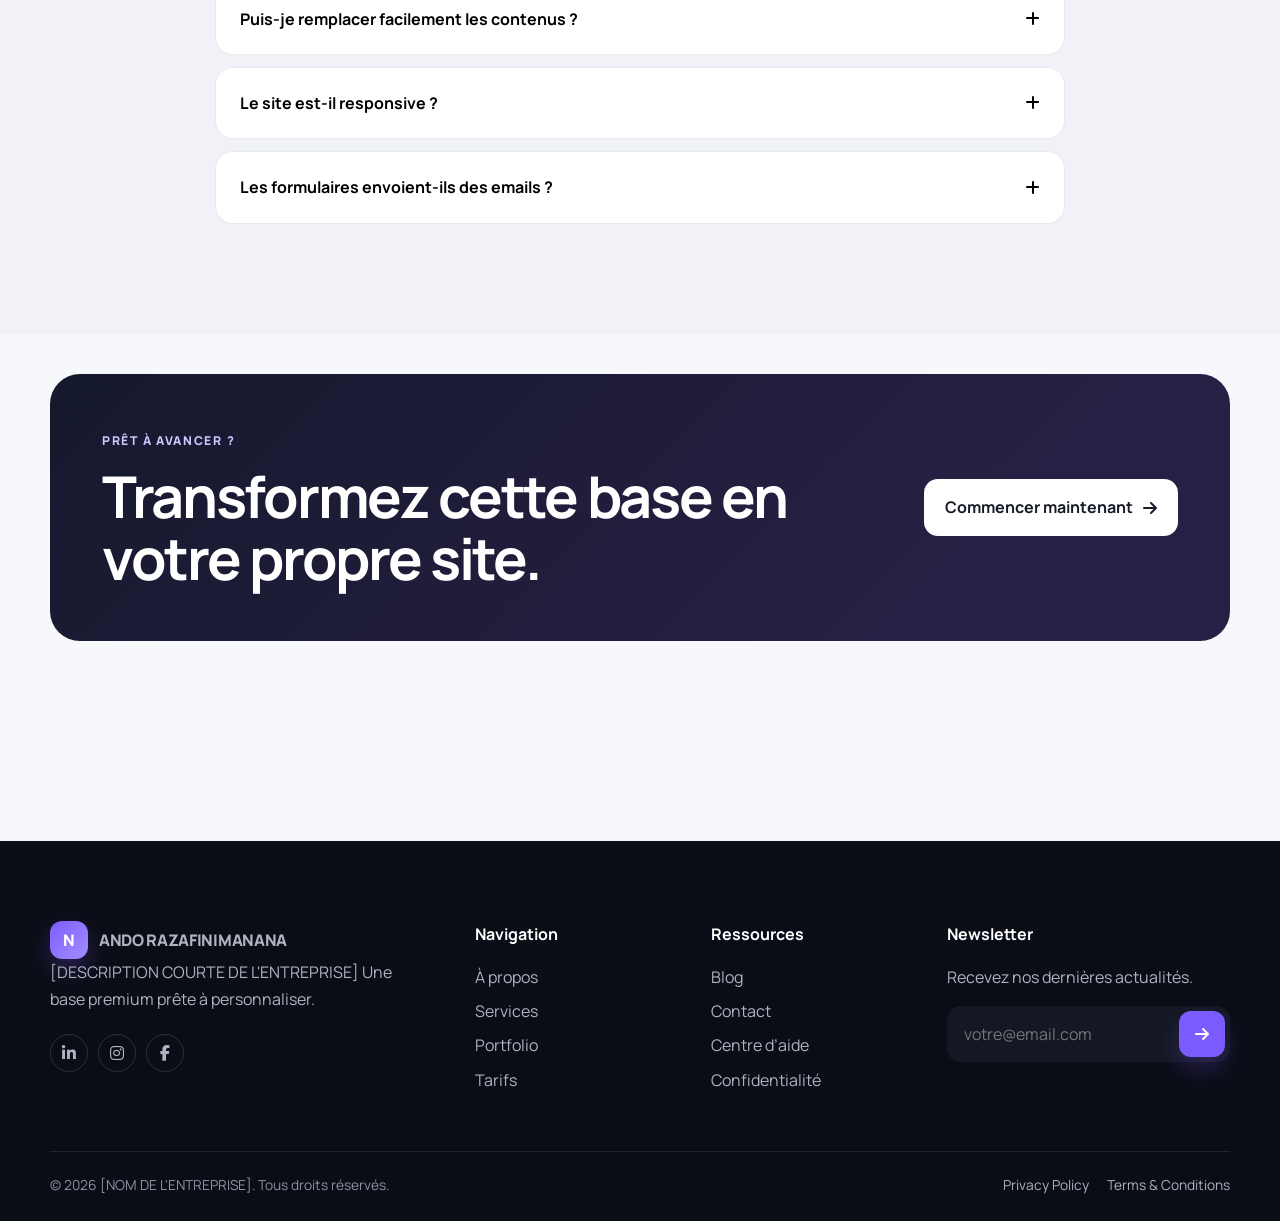
==== commit 6a5e6e0a: "Mise à jour du site" ====
--- a/index.html
+++ b/index.html
@@ -1,4 +1,4 @@
-<!doctype html><html lang="fr"><head><meta charset="utf-8"><meta name="viewport" content="width=device-width, initial-scale=1"><title>Accueil | [NOM DE L'ENTREPRISE]</title><meta name="description" content="Accueil — [NOM DE L&#x27;ENTREPRISE]"><meta property="og:title" content="Accueil | [NOM DE L'ENTREPRISE]"><meta property="og:description" content="Accueil — [NOM DE L&#x27;ENTREPRISE]"><meta property="og:type" content="website"><link rel="preconnect" href="https://fonts.googleapis.com"><link rel="preconnect" href="https://fonts.gstatic.com" crossorigin><link href="https://fonts.googleapis.com/css2?family=Manrope:wght@400;500;600;700;800&family=Playfair+Display:wght@600;700&display=swap" rel="stylesheet"><link rel="stylesheet" href="https://cdnjs.cloudflare.com/ajax/libs/font-awesome/6.6.0/css/all.min.css"><link rel="stylesheet" href="css/style.css"><link rel="stylesheet" href="css/components.css"><link rel="stylesheet" href="css/responsive.css"></head><body><header class="site-header" id="siteHeader">
+<!doctype html><html lang="fr"><head><meta charset="utf-8"><meta name="viewport" content="width=device-width, initial-scale=1"><title>Accueil | ANDO RAZAFINIMANANA</title><meta name="description" content="Accueil — [NOM DE L&#x27;ENTREPRISE]"><meta property="og:title" content="Accueil | [NOM DE L'ENTREPRISE]"><meta property="og:description" content="Accueil — [NOM DE L&#x27;ENTREPRISE]"><meta property="og:type" content="website"><link rel="preconnect" href="https://fonts.googleapis.com"><link rel="preconnect" href="https://fonts.gstatic.com" crossorigin><link href="https://fonts.googleapis.com/css2?family=Manrope:wght@400;500;600;700;800&family=Playfair+Display:wght@600;700&display=swap" rel="stylesheet"><link rel="stylesheet" href="https://cdnjs.cloudflare.com/ajax/libs/font-awesome/6.6.0/css/all.min.css"><link rel="stylesheet" href="css/style.css"><link rel="stylesheet" href="css/components.css"><link rel="stylesheet" href="css/responsive.css"></head><body><header class="site-header" id="siteHeader">
   <div class="container-custom nav-wrap">
     <a class="brand" href="index.html" aria-label="Retour à l’accueil"><span class="brand-mark">N</span><span>Ando RAZAFINIMANANA</span></a>
     <button class="nav-toggle" id="navToggle" aria-label="Ouvrir le menu" aria-controls="mainNav" aria-expanded="false"><span></span><span></span><span></span></button>
@@ -49,7 +49,7 @@
 <section class="section cta-section"><div class="container-custom cta-box"><div><span class="eyebrow light">Prêt à avancer ?</span><h2>Transformez cette base en votre propre site.</h2></div><a class="btn btn-light btn-lg" href="contact.html">Commencer maintenant <i class="fa-solid fa-arrow-right"></i></a></div></section>
 </main><footer class="site-footer">
   <div class="container-custom footer-grid">
-    <div><a class="brand brand-footer" href="index.html"><span class="brand-mark">N</span><span>[NOM DE L'ENTREPRISE]</span></a><p>[DESCRIPTION COURTE DE L'ENTREPRISE] Une base premium prête à personnaliser.</p><div class="socials"><a href="https://www.linkedin.com" target="_blank" rel="noopener" aria-label="LinkedIn"><i class="fa-brands fa-linkedin-in"></i></a><a href="https://www.instagram.com" target="_blank" rel="noopener" aria-label="Instagram"><i class="fa-brands fa-instagram"></i></a><a href="https://www.facebook.com" target="_blank" rel="noopener" aria-label="Facebook"><i class="fa-brands fa-facebook-f"></i></a></div></div>
+    <div><a class="brand brand-footer" href="index.html"><span class="brand-mark">N</span><span>ANDO RAZAFINIMANANA</span></a><p>[DESCRIPTION COURTE DE L'ENTREPRISE] Une base premium prête à personnaliser.</p><div class="socials"><a href="https://www.linkedin.com" target="_blank" rel="noopener" aria-label="LinkedIn"><i class="fa-brands fa-linkedin-in"></i></a><a href="https://www.instagram.com" target="_blank" rel="noopener" aria-label="Instagram"><i class="fa-brands fa-instagram"></i></a><a href="https://www.facebook.com" target="_blank" rel="noopener" aria-label="Facebook"><i class="fa-brands fa-facebook-f"></i></a></div></div>
     <div><h4>Navigation</h4><a href="about.html">À propos</a><a href="services.html">Services</a><a href="portfolio.html">Portfolio</a><a href="pricing.html">Tarifs</a></div>
     <div><h4>Ressources</h4><a href="blog.html">Blog</a><a href="contact.html">Contact</a><a href="404.html">Centre d’aide</a><a href="404.html">Confidentialité</a></div>
     <div><h4>Newsletter</h4><p>Recevez nos dernières actualités.</p><form class="newsletter-form js-form" novalidate><label class="sr-only" for="newsletterEmail">Email</label><div class="inline-field"><input id="newsletterEmail" name="email" type="email" placeholder="votre@email.com" required><button class="btn btn-primary btn-icon" type="submit" aria-label="S’inscrire"><i class="fa-solid fa-arrow-right"></i></button></div><p class="form-message" aria-live="polite"></p></form></div>
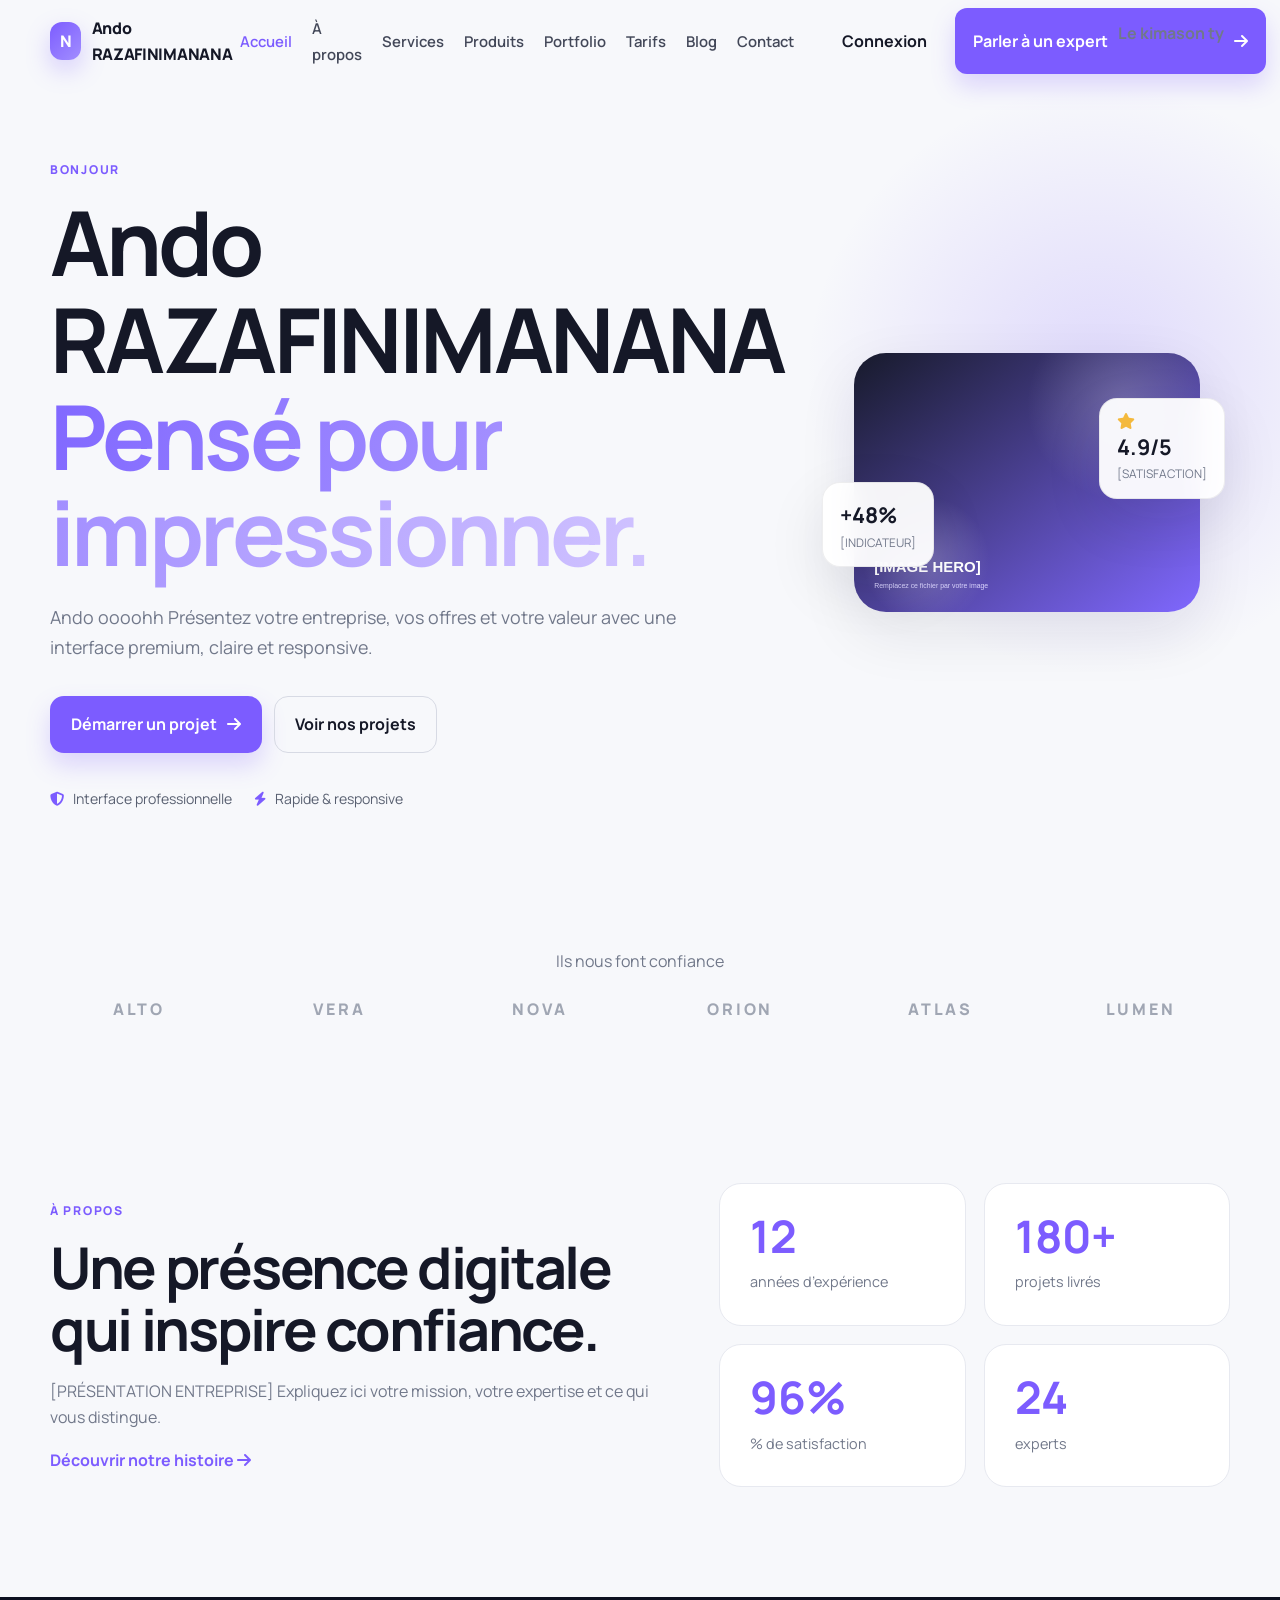
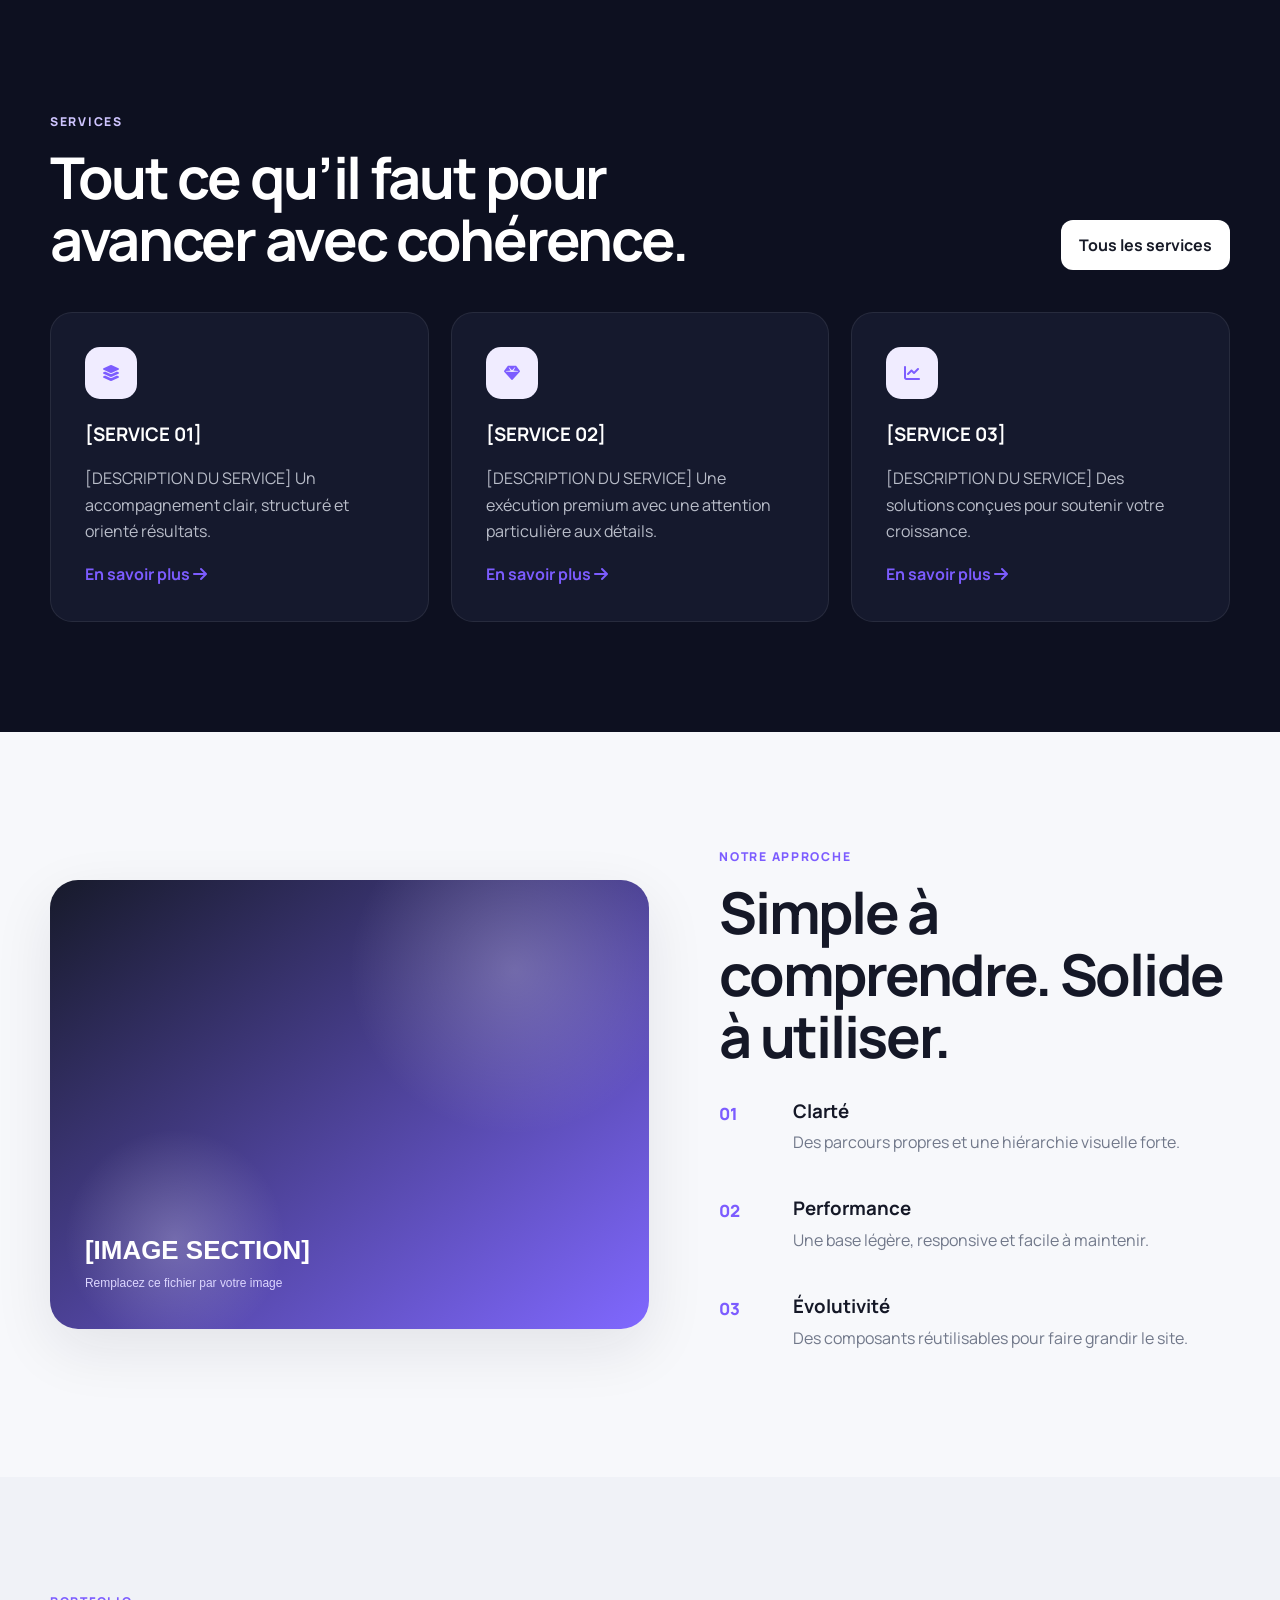
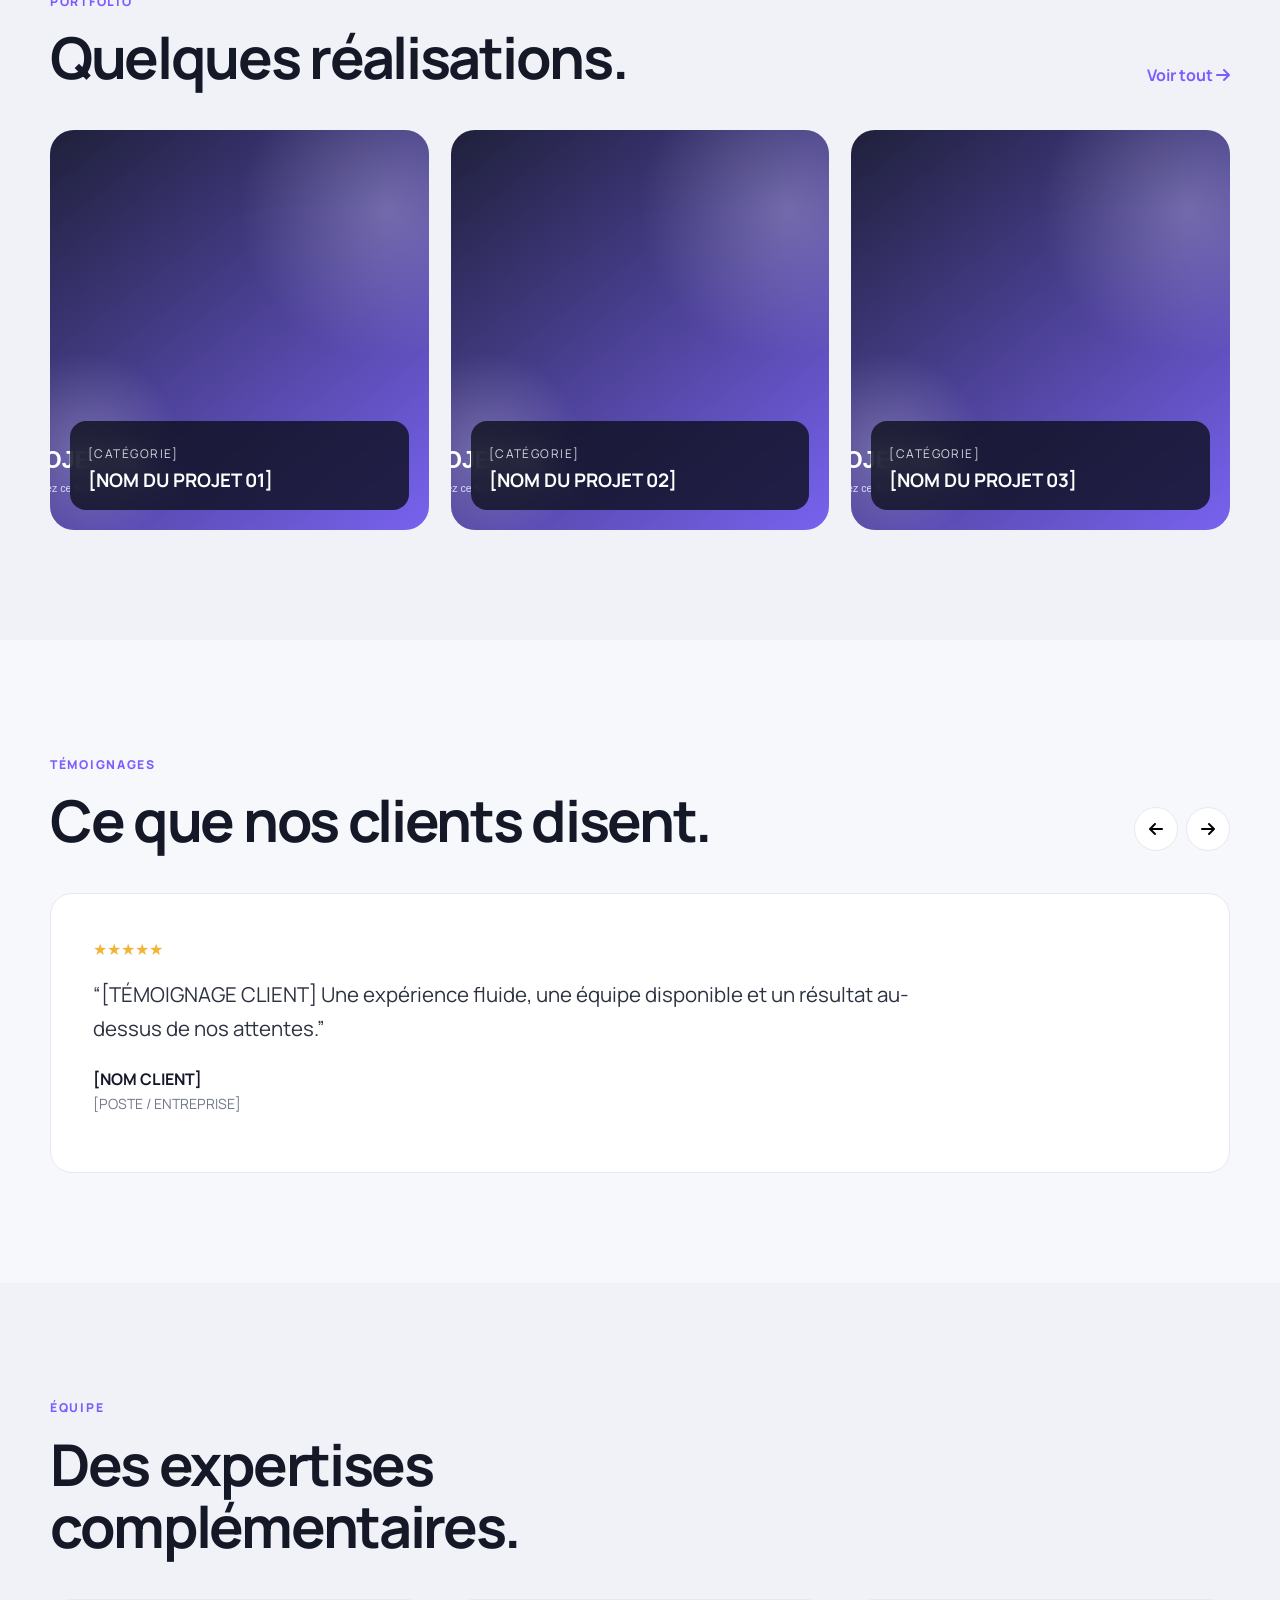
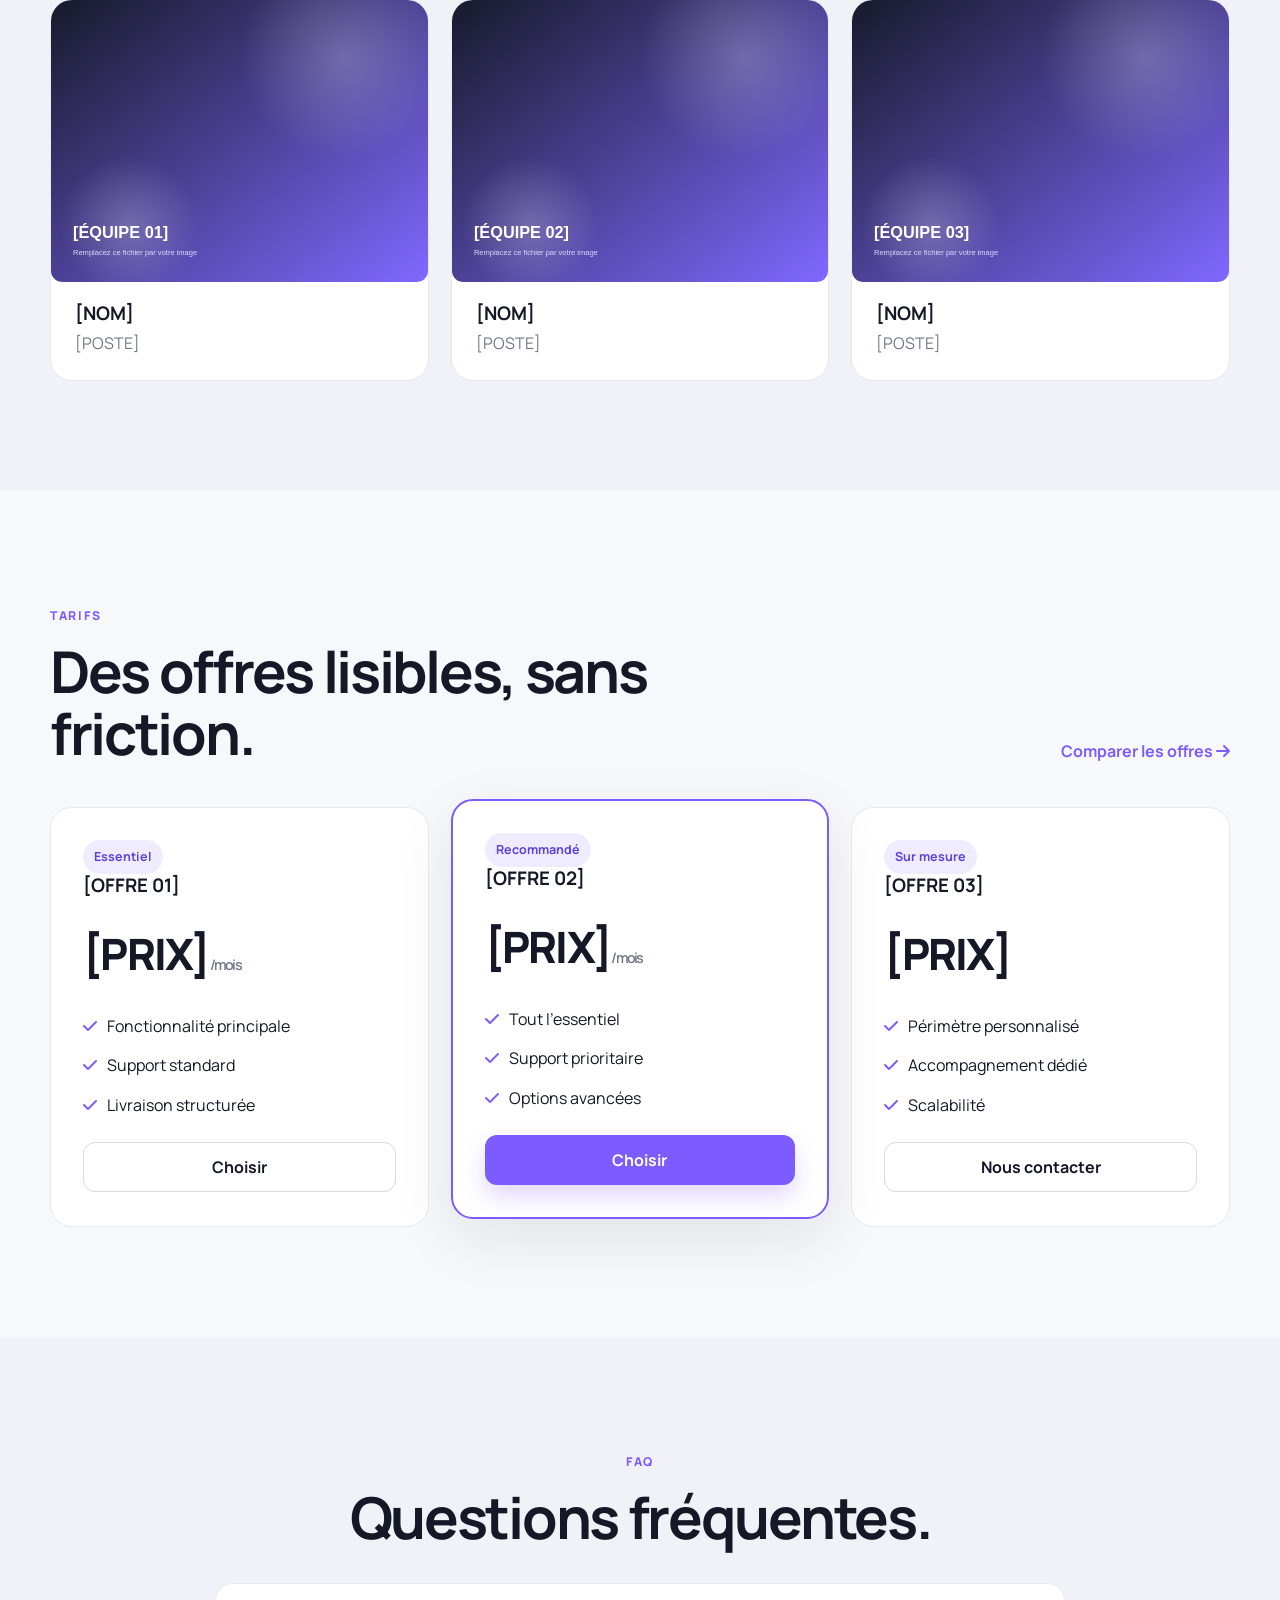
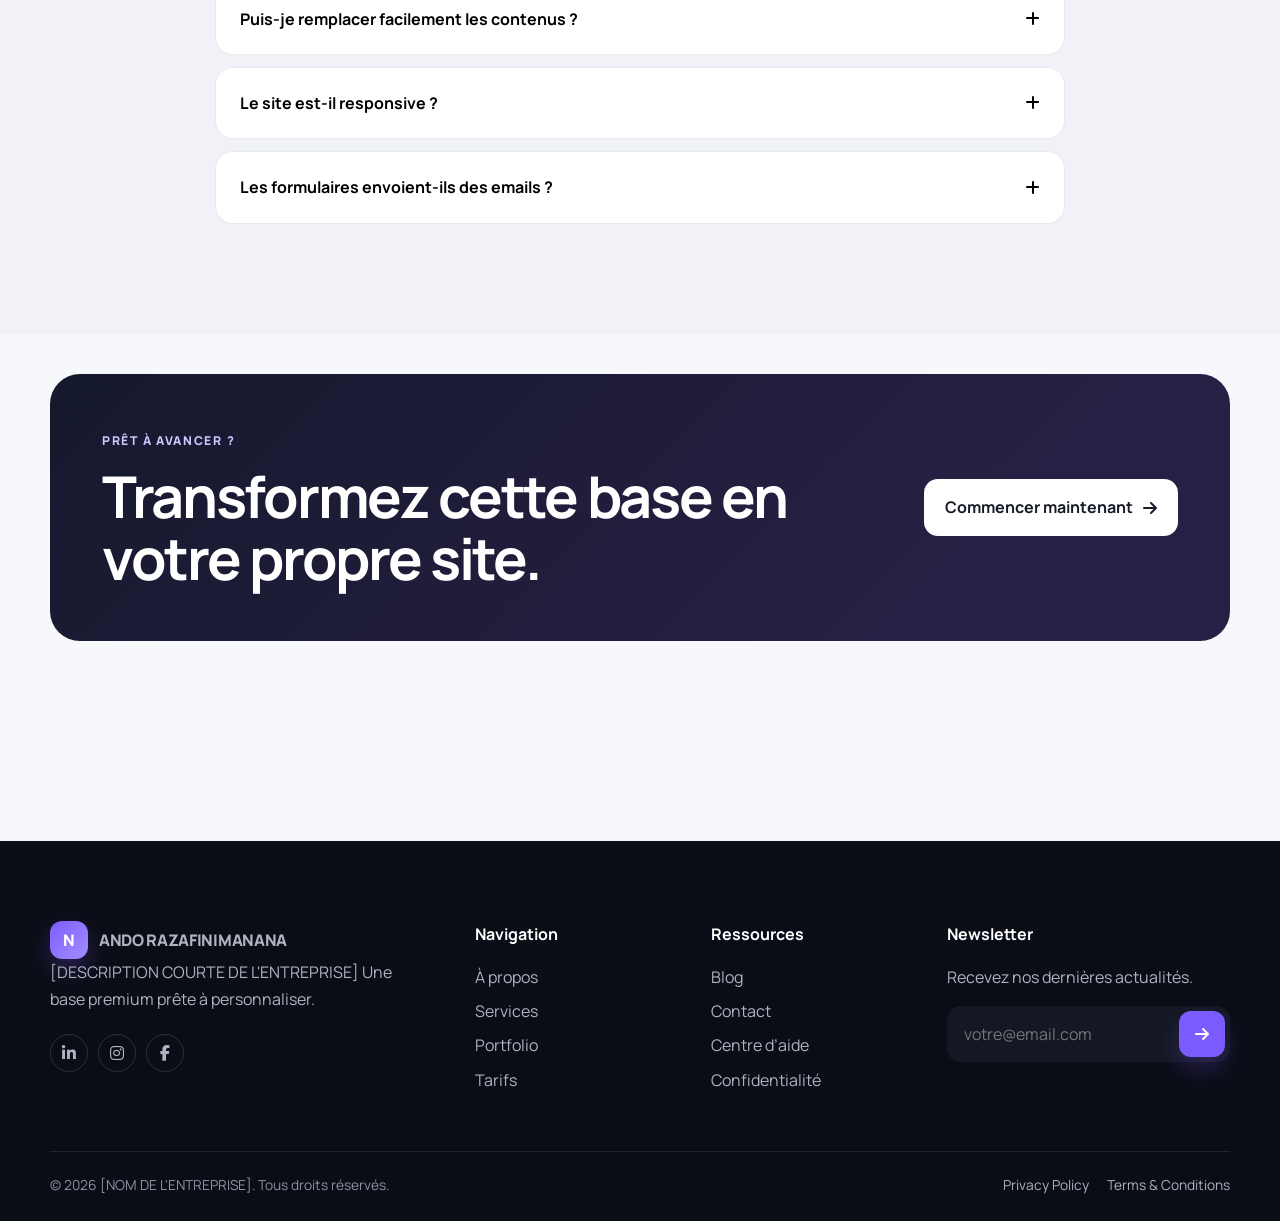
==== commit ef697639: "Mise à jour du site" ====
--- a/index.html
+++ b/index.html
@@ -3,7 +3,7 @@
     <a class="brand" href="index.html" aria-label="Retour à l’accueil"><span class="brand-mark">N</span><span>Ando RAZAFINIMANANA</span></a>
     <button class="nav-toggle" id="navToggle" aria-label="Ouvrir le menu" aria-controls="mainNav" aria-expanded="false"><span></span><span></span><span></span></button>
     <nav class="main-nav" id="mainNav" aria-label="Navigation principale"><ul><li><a class="nav-link active" href="index.html">Accueil</a></li><li><a class="nav-link " href="about.html">À propos</a></li><li><a class="nav-link " href="services.html">Services</a></li><li><a class="nav-link " href="products.html">Produits</a></li><li><a class="nav-link " href="portfolio.html">Portfolio</a></li><li><a class="nav-link " href="pricing.html">Tarifs</a></li><li><a class="nav-link " href="blog.html">Blog</a></li><li><a class="nav-link " href="contact.html">Contact</a></li></ul>
-      <div class="nav-actions"><a class="btn btn-ghost" href="login.html">Connexion</a><a class="btn btn-primary" href="contact.html">Parler à un expert <i class="fa-solid fa-arrow-right"></i></a></div>
+      <div class="nav-actions"><a class="btn btn-ghost" href="login.html">Connexion</a><a class="btn btn-primary" href="contact.html">Parler à un expert <p>Le kimason ty</p> <i class="fa-solid fa-arrow-right"></i></a></div>
     </nav>
   </div>
 </header><main>
